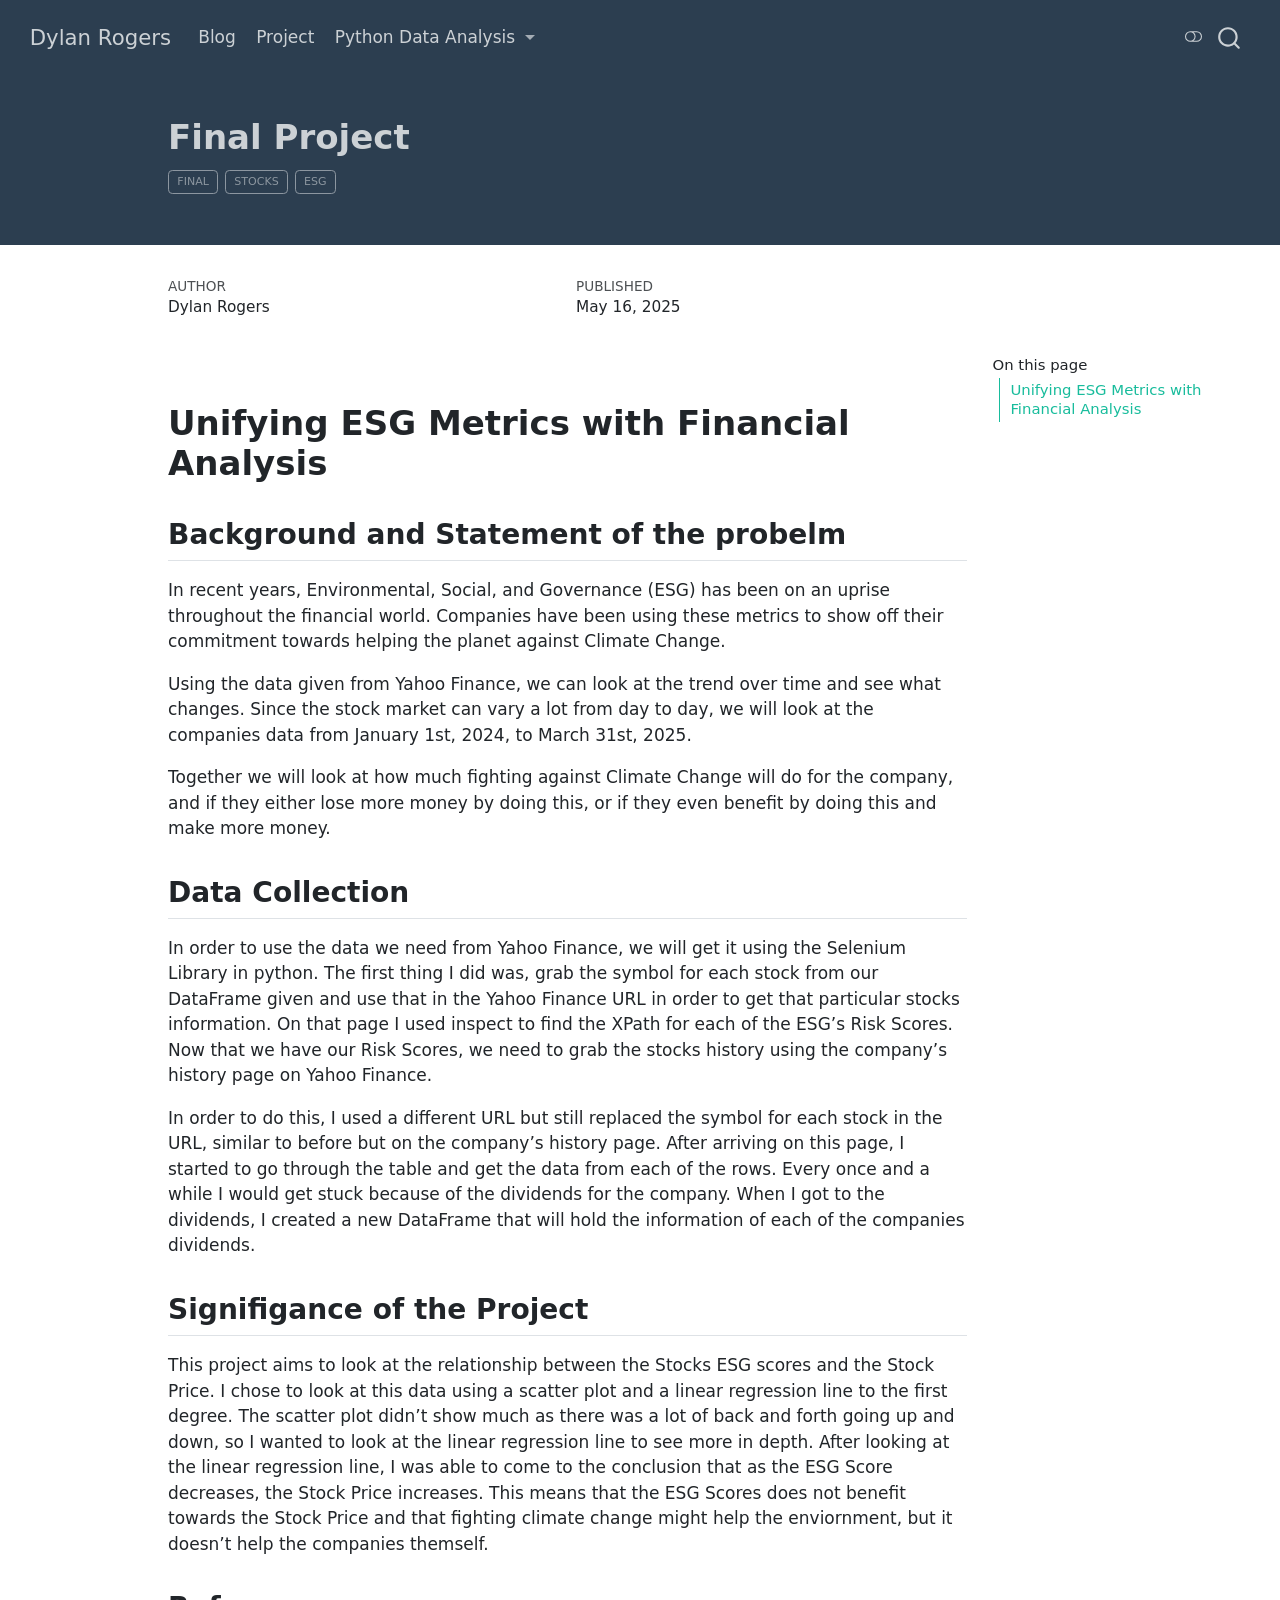
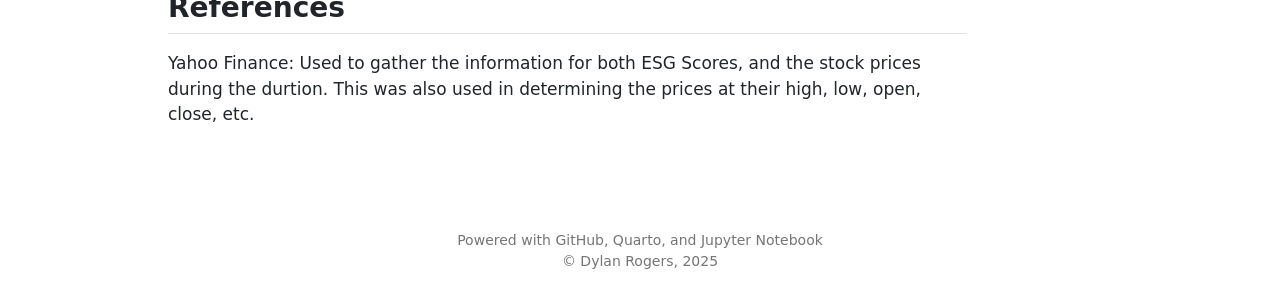
==== Final Project/index.html @ 49b8f93e "Add Story Telling Website" ====
<!DOCTYPE html>
<html xmlns="http://www.w3.org/1999/xhtml" lang="en" xml:lang="en"><head>

<meta charset="utf-8">
<meta name="generator" content="quarto-1.5.57">

<meta name="viewport" content="width=device-width, initial-scale=1.0, user-scalable=yes">

<meta name="author" content="Dylan Rogers">
<meta name="dcterms.date" content="2025-05-16">

<title>Final Project – Dylan Rogers</title>
<style>
code{white-space: pre-wrap;}
span.smallcaps{font-variant: small-caps;}
div.columns{display: flex; gap: min(4vw, 1.5em);}
div.column{flex: auto; overflow-x: auto;}
div.hanging-indent{margin-left: 1.5em; text-indent: -1.5em;}
ul.task-list{list-style: none;}
ul.task-list li input[type="checkbox"] {
  width: 0.8em;
  margin: 0 0.8em 0.2em -1em; /* quarto-specific, see https://github.com/quarto-dev/quarto-cli/issues/4556 */ 
  vertical-align: middle;
}
</style>


<script src="../../site_libs/quarto-nav/quarto-nav.js"></script>
<script src="../../site_libs/clipboard/clipboard.min.js"></script>
<script src="../../site_libs/quarto-search/autocomplete.umd.js"></script>
<script src="../../site_libs/quarto-search/fuse.min.js"></script>
<script src="../../site_libs/quarto-search/quarto-search.js"></script>
<meta name="quarto:offset" content="../../">
<script src="../../site_libs/quarto-html/quarto.js"></script>
<script src="../../site_libs/quarto-html/popper.min.js"></script>
<script src="../../site_libs/quarto-html/tippy.umd.min.js"></script>
<script src="../../site_libs/quarto-html/anchor.min.js"></script>
<link href="../../site_libs/quarto-html/tippy.css" rel="stylesheet">
<link href="../../site_libs/quarto-html/quarto-syntax-highlighting.css" rel="stylesheet" class="quarto-color-scheme" id="quarto-text-highlighting-styles">
<link href="../../site_libs/quarto-html/quarto-syntax-highlighting-dark.css" rel="prefetch" class="quarto-color-scheme quarto-color-alternate" id="quarto-text-highlighting-styles">
<script src="../../site_libs/bootstrap/bootstrap.min.js"></script>
<link href="../../site_libs/bootstrap/bootstrap-icons.css" rel="stylesheet">
<link href="../../site_libs/bootstrap/bootstrap.min.css" rel="stylesheet" class="quarto-color-scheme" id="quarto-bootstrap" data-mode="light">
<link href="../../site_libs/bootstrap/bootstrap-dark.min.css" rel="prefetch" class="quarto-color-scheme quarto-color-alternate" id="quarto-bootstrap" data-mode="dark">
<script id="quarto-search-options" type="application/json">{
  "location": "navbar",
  "copy-button": false,
  "collapse-after": 3,
  "panel-placement": "end",
  "type": "overlay",
  "limit": 50,
  "keyboard-shortcut": [
    "f",
    "/",
    "s"
  ],
  "show-item-context": false,
  "language": {
    "search-no-results-text": "No results",
    "search-matching-documents-text": "matching documents",
    "search-copy-link-title": "Copy link to search",
    "search-hide-matches-text": "Hide additional matches",
    "search-more-match-text": "more match in this document",
    "search-more-matches-text": "more matches in this document",
    "search-clear-button-title": "Clear",
    "search-text-placeholder": "",
    "search-detached-cancel-button-title": "Cancel",
    "search-submit-button-title": "Submit",
    "search-label": "Search"
  }
}</script>


<link rel="stylesheet" href="../../styles.css">
</head>

<body class="nav-fixed">

<div id="quarto-search-results"></div>
  <header id="quarto-header" class="headroom fixed-top quarto-banner">
    <nav class="navbar navbar-expand-lg " data-bs-theme="dark">
      <div class="navbar-container container-fluid">
      <div class="navbar-brand-container mx-auto">
    <a class="navbar-brand" href="../../index.html">
    <span class="navbar-title">Dylan Rogers</span>
    </a>
  </div>
            <div id="quarto-search" class="" title="Search"></div>
          <button class="navbar-toggler" type="button" data-bs-toggle="collapse" data-bs-target="#navbarCollapse" aria-controls="navbarCollapse" role="menu" aria-expanded="false" aria-label="Toggle navigation" onclick="if (window.quartoToggleHeadroom) { window.quartoToggleHeadroom(); }">
  <span class="navbar-toggler-icon"></span>
</button>
          <div class="collapse navbar-collapse" id="navbarCollapse">
            <ul class="navbar-nav navbar-nav-scroll me-auto">
  <li class="nav-item">
    <a class="nav-link" href="../../blog-listing.html"> 
<span class="menu-text">Blog</span></a>
  </li>  
  <li class="nav-item">
    <a class="nav-link" href="../../danl_proj_nba.html"> 
<span class="menu-text">Project</span></a>
  </li>  
  <li class="nav-item dropdown ">
    <a class="nav-link dropdown-toggle" href="#" id="nav-menu-python-data-analysis" role="link" data-bs-toggle="dropdown" aria-expanded="false">
 <span class="menu-text">Python Data Analysis</span>
    </a>
    <ul class="dropdown-menu" aria-labelledby="nav-menu-python-data-analysis">    
        <li>
    <a class="dropdown-item" href="../../pandas_basics.html">
 <span class="dropdown-text">Pandas Basics</span></a>
  </li>  
        <li>
    <a class="dropdown-item" href="../../seaborn_basics.html">
 <span class="dropdown-text">Seaborn Basic</span></a>
  </li>  
    </ul>
  </li>
</ul>
          </div> <!-- /navcollapse -->
            <div class="quarto-navbar-tools">
  <a href="" class="quarto-color-scheme-toggle quarto-navigation-tool  px-1" onclick="window.quartoToggleColorScheme(); return false;" title="Toggle dark mode"><i class="bi"></i></a>
</div>
      </div> <!-- /container-fluid -->
    </nav>
</header>
<!-- content -->
<header id="title-block-header" class="quarto-title-block default page-columns page-full">
  <div class="quarto-title-banner page-columns page-full">
    <div class="quarto-title column-body">
      <h1 class="title">Final Project</h1>
                                <div class="quarto-categories">
                <div class="quarto-category">Final</div>
                <div class="quarto-category">Stocks</div>
                <div class="quarto-category">ESG</div>
              </div>
                  </div>
  </div>
    
  
  <div class="quarto-title-meta">

      <div>
      <div class="quarto-title-meta-heading">Author</div>
      <div class="quarto-title-meta-contents">
               <p>Dylan Rogers </p>
            </div>
    </div>
      
      <div>
      <div class="quarto-title-meta-heading">Published</div>
      <div class="quarto-title-meta-contents">
        <p class="date">May 16, 2025</p>
      </div>
    </div>
    
      
    </div>
    
  
  </header><div id="quarto-content" class="quarto-container page-columns page-rows-contents page-layout-article page-navbar">
<!-- sidebar -->
<!-- margin-sidebar -->
    <div id="quarto-margin-sidebar" class="sidebar margin-sidebar">
        <nav id="TOC" role="doc-toc" class="toc-active">
    <h2 id="toc-title">On this page</h2>
   
  <ul>
  <li><a href="#unifying-esg-metrics-with-financial-analysis" id="toc-unifying-esg-metrics-with-financial-analysis" class="nav-link active" data-scroll-target="#unifying-esg-metrics-with-financial-analysis">Unifying ESG Metrics with Financial Analysis</a>
  <ul class="collapse">
  <li><a href="#background-and-statement-of-the-probelm" id="toc-background-and-statement-of-the-probelm" class="nav-link" data-scroll-target="#background-and-statement-of-the-probelm">Background and Statement of the probelm</a></li>
  <li><a href="#data-collection" id="toc-data-collection" class="nav-link" data-scroll-target="#data-collection">Data Collection</a></li>
  <li><a href="#signifigance-of-the-project" id="toc-signifigance-of-the-project" class="nav-link" data-scroll-target="#signifigance-of-the-project">Signifigance of the Project</a></li>
  <li><a href="#references" id="toc-references" class="nav-link" data-scroll-target="#references">References</a></li>
  </ul></li>
  </ul>
</nav>
    </div>
<!-- main -->
<main class="content quarto-banner-title-block" id="quarto-document-content">





<section id="unifying-esg-metrics-with-financial-analysis" class="level1">
<h1>Unifying ESG Metrics with Financial Analysis</h1>
<section id="background-and-statement-of-the-probelm" class="level2">
<h2 class="anchored" data-anchor-id="background-and-statement-of-the-probelm">Background and Statement of the probelm</h2>
<p>In recent years, Environmental, Social, and Governance (ESG) has been on an uprise throughout the financial world. Companies have been using these metrics to show off their commitment towards helping the planet against Climate Change.</p>
<p>Using the data given from Yahoo Finance, we can look at the trend over time and see what changes. Since the stock market can vary a lot from day to day, we will look at the companies data from January 1st, 2024, to March 31st, 2025.</p>
<p>Together we will look at how much fighting against Climate Change will do for the company, and if they either lose more money by doing this, or if they even benefit by doing this and make more money.</p>
</section>
<section id="data-collection" class="level2">
<h2 class="anchored" data-anchor-id="data-collection">Data Collection</h2>
<p>In order to use the data we need from Yahoo Finance, we will get it using the Selenium Library in python. The first thing I did was, grab the symbol for each stock from our DataFrame given and use that in the Yahoo Finance URL in order to get that particular stocks information. On that page I used inspect to find the XPath for each of the ESG’s Risk Scores. Now that we have our Risk Scores, we need to grab the stocks history using the company’s history page on Yahoo Finance.</p>
<p>In order to do this, I used a different URL but still replaced the symbol for each stock in the URL, similar to before but on the company’s history page. After arriving on this page, I started to go through the table and get the data from each of the rows. Every once and a while I would get stuck because of the dividends for the company. When I got to the dividends, I created a new DataFrame that will hold the information of each of the companies dividends.</p>
</section>
<section id="signifigance-of-the-project" class="level2">
<h2 class="anchored" data-anchor-id="signifigance-of-the-project">Signifigance of the Project</h2>
<p>This project aims to look at the relationship between the Stocks ESG scores and the Stock Price. I chose to look at this data using a scatter plot and a linear regression line to the first degree. The scatter plot didn’t show much as there was a lot of back and forth going up and down, so I wanted to look at the linear regression line to see more in depth. After looking at the linear regression line, I was able to come to the conclusion that as the ESG Score decreases, the Stock Price increases. This means that the ESG Scores does not benefit towards the Stock Price and that fighting climate change might help the enviornment, but it doesn’t help the companies themself.</p>
</section>
<section id="references" class="level2">
<h2 class="anchored" data-anchor-id="references">References</h2>
<p>Yahoo Finance: Used to gather the information for both ESG Scores, and the stock prices during the durtion. This was also used in determining the prices at their high, low, open, close, etc.</p>


</section>
</section>

</main> <!-- /main -->
<script type="text/javascript" src="links.js"></script>
<script id="quarto-html-after-body" type="application/javascript">
window.document.addEventListener("DOMContentLoaded", function (event) {
  const toggleBodyColorMode = (bsSheetEl) => {
    const mode = bsSheetEl.getAttribute("data-mode");
    const bodyEl = window.document.querySelector("body");
    if (mode === "dark") {
      bodyEl.classList.add("quarto-dark");
      bodyEl.classList.remove("quarto-light");
    } else {
      bodyEl.classList.add("quarto-light");
      bodyEl.classList.remove("quarto-dark");
    }
  }
  const toggleBodyColorPrimary = () => {
    const bsSheetEl = window.document.querySelector("link#quarto-bootstrap");
    if (bsSheetEl) {
      toggleBodyColorMode(bsSheetEl);
    }
  }
  toggleBodyColorPrimary();  
  const disableStylesheet = (stylesheets) => {
    for (let i=0; i < stylesheets.length; i++) {
      const stylesheet = stylesheets[i];
      stylesheet.rel = 'prefetch';
    }
  }
  const enableStylesheet = (stylesheets) => {
    for (let i=0; i < stylesheets.length; i++) {
      const stylesheet = stylesheets[i];
      stylesheet.rel = 'stylesheet';
    }
  }
  const manageTransitions = (selector, allowTransitions) => {
    const els = window.document.querySelectorAll(selector);
    for (let i=0; i < els.length; i++) {
      const el = els[i];
      if (allowTransitions) {
        el.classList.remove('notransition');
      } else {
        el.classList.add('notransition');
      }
    }
  }
  const toggleGiscusIfUsed = (isAlternate, darkModeDefault) => {
    const baseTheme = document.querySelector('#giscus-base-theme')?.value ?? 'light';
    const alternateTheme = document.querySelector('#giscus-alt-theme')?.value ?? 'dark';
    let newTheme = '';
    if(darkModeDefault) {
      newTheme = isAlternate ? baseTheme : alternateTheme;
    } else {
      newTheme = isAlternate ? alternateTheme : baseTheme;
    }
    const changeGiscusTheme = () => {
      // From: https://github.com/giscus/giscus/issues/336
      const sendMessage = (message) => {
        const iframe = document.querySelector('iframe.giscus-frame');
        if (!iframe) return;
        iframe.contentWindow.postMessage({ giscus: message }, 'https://giscus.app');
      }
      sendMessage({
        setConfig: {
          theme: newTheme
        }
      });
    }
    const isGiscussLoaded = window.document.querySelector('iframe.giscus-frame') !== null;
    if (isGiscussLoaded) {
      changeGiscusTheme();
    }
  }
  const toggleColorMode = (alternate) => {
    // Switch the stylesheets
    const alternateStylesheets = window.document.querySelectorAll('link.quarto-color-scheme.quarto-color-alternate');
    manageTransitions('#quarto-margin-sidebar .nav-link', false);
    if (alternate) {
      enableStylesheet(alternateStylesheets);
      for (const sheetNode of alternateStylesheets) {
        if (sheetNode.id === "quarto-bootstrap") {
          toggleBodyColorMode(sheetNode);
        }
      }
    } else {
      disableStylesheet(alternateStylesheets);
      toggleBodyColorPrimary();
    }
    manageTransitions('#quarto-margin-sidebar .nav-link', true);
    // Switch the toggles
    const toggles = window.document.querySelectorAll('.quarto-color-scheme-toggle');
    for (let i=0; i < toggles.length; i++) {
      const toggle = toggles[i];
      if (toggle) {
        if (alternate) {
          toggle.classList.add("alternate");     
        } else {
          toggle.classList.remove("alternate");
        }
      }
    }
    // Hack to workaround the fact that safari doesn't
    // properly recolor the scrollbar when toggling (#1455)
    if (navigator.userAgent.indexOf('Safari') > 0 && navigator.userAgent.indexOf('Chrome') == -1) {
      manageTransitions("body", false);
      window.scrollTo(0, 1);
      setTimeout(() => {
        window.scrollTo(0, 0);
        manageTransitions("body", true);
      }, 40);  
    }
  }
  const isFileUrl = () => { 
    return window.location.protocol === 'file:';
  }
  const hasAlternateSentinel = () => {  
    let styleSentinel = getColorSchemeSentinel();
    if (styleSentinel !== null) {
      return styleSentinel === "alternate";
    } else {
      return false;
    }
  }
  const setStyleSentinel = (alternate) => {
    const value = alternate ? "alternate" : "default";
    if (!isFileUrl()) {
      window.localStorage.setItem("quarto-color-scheme", value);
    } else {
      localAlternateSentinel = value;
    }
  }
  const getColorSchemeSentinel = () => {
    if (!isFileUrl()) {
      const storageValue = window.localStorage.getItem("quarto-color-scheme");
      return storageValue != null ? storageValue : localAlternateSentinel;
    } else {
      return localAlternateSentinel;
    }
  }
  const darkModeDefault = false;
  let localAlternateSentinel = darkModeDefault ? 'alternate' : 'default';
  // Dark / light mode switch
  window.quartoToggleColorScheme = () => {
    // Read the current dark / light value 
    let toAlternate = !hasAlternateSentinel();
    toggleColorMode(toAlternate);
    setStyleSentinel(toAlternate);
    toggleGiscusIfUsed(toAlternate, darkModeDefault);
  };
  // Ensure there is a toggle, if there isn't float one in the top right
  if (window.document.querySelector('.quarto-color-scheme-toggle') === null) {
    const a = window.document.createElement('a');
    a.classList.add('top-right');
    a.classList.add('quarto-color-scheme-toggle');
    a.href = "";
    a.onclick = function() { try { window.quartoToggleColorScheme(); } catch {} return false; };
    const i = window.document.createElement("i");
    i.classList.add('bi');
    a.appendChild(i);
    window.document.body.appendChild(a);
  }
  // Switch to dark mode if need be
  if (hasAlternateSentinel()) {
    toggleColorMode(true);
  } else {
    toggleColorMode(false);
  }
  const icon = "";
  const anchorJS = new window.AnchorJS();
  anchorJS.options = {
    placement: 'right',
    icon: icon
  };
  anchorJS.add('.anchored');
  const isCodeAnnotation = (el) => {
    for (const clz of el.classList) {
      if (clz.startsWith('code-annotation-')) {                     
        return true;
      }
    }
    return false;
  }
  const onCopySuccess = function(e) {
    // button target
    const button = e.trigger;
    // don't keep focus
    button.blur();
    // flash "checked"
    button.classList.add('code-copy-button-checked');
    var currentTitle = button.getAttribute("title");
    button.setAttribute("title", "Copied!");
    let tooltip;
    if (window.bootstrap) {
      button.setAttribute("data-bs-toggle", "tooltip");
      button.setAttribute("data-bs-placement", "left");
      button.setAttribute("data-bs-title", "Copied!");
      tooltip = new bootstrap.Tooltip(button, 
        { trigger: "manual", 
          customClass: "code-copy-button-tooltip",
          offset: [0, -8]});
      tooltip.show();    
    }
    setTimeout(function() {
      if (tooltip) {
        tooltip.hide();
        button.removeAttribute("data-bs-title");
        button.removeAttribute("data-bs-toggle");
        button.removeAttribute("data-bs-placement");
      }
      button.setAttribute("title", currentTitle);
      button.classList.remove('code-copy-button-checked');
    }, 1000);
    // clear code selection
    e.clearSelection();
  }
  const getTextToCopy = function(trigger) {
      const codeEl = trigger.previousElementSibling.cloneNode(true);
      for (const childEl of codeEl.children) {
        if (isCodeAnnotation(childEl)) {
          childEl.remove();
        }
      }
      return codeEl.innerText;
  }
  const clipboard = new window.ClipboardJS('.code-copy-button:not([data-in-quarto-modal])', {
    text: getTextToCopy
  });
  clipboard.on('success', onCopySuccess);
  if (window.document.getElementById('quarto-embedded-source-code-modal')) {
    // For code content inside modals, clipBoardJS needs to be initialized with a container option
    // TODO: Check when it could be a function (https://github.com/zenorocha/clipboard.js/issues/860)
    const clipboardModal = new window.ClipboardJS('.code-copy-button[data-in-quarto-modal]', {
      text: getTextToCopy,
      container: window.document.getElementById('quarto-embedded-source-code-modal')
    });
    clipboardModal.on('success', onCopySuccess);
  }
    var localhostRegex = new RegExp(/^(?:http|https):\/\/localhost\:?[0-9]*\//);
    var mailtoRegex = new RegExp(/^mailto:/);
      var filterRegex = new RegExp('/' + window.location.host + '/');
    var isInternal = (href) => {
        return filterRegex.test(href) || localhostRegex.test(href) || mailtoRegex.test(href);
    }
    // Inspect non-navigation links and adorn them if external
 	var links = window.document.querySelectorAll('a[href]:not(.nav-link):not(.navbar-brand):not(.toc-action):not(.sidebar-link):not(.sidebar-item-toggle):not(.pagination-link):not(.no-external):not([aria-hidden]):not(.dropdown-item):not(.quarto-navigation-tool):not(.about-link)');
    for (var i=0; i<links.length; i++) {
      const link = links[i];
      if (!isInternal(link.href)) {
        // undo the damage that might have been done by quarto-nav.js in the case of
        // links that we want to consider external
        if (link.dataset.originalHref !== undefined) {
          link.href = link.dataset.originalHref;
        }
      }
    }
  function tippyHover(el, contentFn, onTriggerFn, onUntriggerFn) {
    const config = {
      allowHTML: true,
      maxWidth: 500,
      delay: 100,
      arrow: false,
      appendTo: function(el) {
          return el.parentElement;
      },
      interactive: true,
      interactiveBorder: 10,
      theme: 'quarto',
      placement: 'bottom-start',
    };
    if (contentFn) {
      config.content = contentFn;
    }
    if (onTriggerFn) {
      config.onTrigger = onTriggerFn;
    }
    if (onUntriggerFn) {
      config.onUntrigger = onUntriggerFn;
    }
    window.tippy(el, config); 
  }
  const noterefs = window.document.querySelectorAll('a[role="doc-noteref"]');
  for (var i=0; i<noterefs.length; i++) {
    const ref = noterefs[i];
    tippyHover(ref, function() {
      // use id or data attribute instead here
      let href = ref.getAttribute('data-footnote-href') || ref.getAttribute('href');
      try { href = new URL(href).hash; } catch {}
      const id = href.replace(/^#\/?/, "");
      const note = window.document.getElementById(id);
      if (note) {
        return note.innerHTML;
      } else {
        return "";
      }
    });
  }
  const xrefs = window.document.querySelectorAll('a.quarto-xref');
  const processXRef = (id, note) => {
    // Strip column container classes
    const stripColumnClz = (el) => {
      el.classList.remove("page-full", "page-columns");
      if (el.children) {
        for (const child of el.children) {
          stripColumnClz(child);
        }
      }
    }
    stripColumnClz(note)
    if (id === null || id.startsWith('sec-')) {
      // Special case sections, only their first couple elements
      const container = document.createElement("div");
      if (note.children && note.children.length > 2) {
        container.appendChild(note.children[0].cloneNode(true));
        for (let i = 1; i < note.children.length; i++) {
          const child = note.children[i];
          if (child.tagName === "P" && child.innerText === "") {
            continue;
          } else {
            container.appendChild(child.cloneNode(true));
            break;
          }
        }
        if (window.Quarto?.typesetMath) {
          window.Quarto.typesetMath(container);
        }
        return container.innerHTML
      } else {
        if (window.Quarto?.typesetMath) {
          window.Quarto.typesetMath(note);
        }
        return note.innerHTML;
      }
    } else {
      // Remove any anchor links if they are present
      const anchorLink = note.querySelector('a.anchorjs-link');
      if (anchorLink) {
        anchorLink.remove();
      }
      if (window.Quarto?.typesetMath) {
        window.Quarto.typesetMath(note);
      }
      // TODO in 1.5, we should make sure this works without a callout special case
      if (note.classList.contains("callout")) {
        return note.outerHTML;
      } else {
        return note.innerHTML;
      }
    }
  }
  for (var i=0; i<xrefs.length; i++) {
    const xref = xrefs[i];
    tippyHover(xref, undefined, function(instance) {
      instance.disable();
      let url = xref.getAttribute('href');
      let hash = undefined; 
      if (url.startsWith('#')) {
        hash = url;
      } else {
        try { hash = new URL(url).hash; } catch {}
      }
      if (hash) {
        const id = hash.replace(/^#\/?/, "");
        const note = window.document.getElementById(id);
        if (note !== null) {
          try {
            const html = processXRef(id, note.cloneNode(true));
            instance.setContent(html);
          } finally {
            instance.enable();
            instance.show();
          }
        } else {
          // See if we can fetch this
          fetch(url.split('#')[0])
          .then(res => res.text())
          .then(html => {
            const parser = new DOMParser();
            const htmlDoc = parser.parseFromString(html, "text/html");
            const note = htmlDoc.getElementById(id);
            if (note !== null) {
              const html = processXRef(id, note);
              instance.setContent(html);
            } 
          }).finally(() => {
            instance.enable();
            instance.show();
          });
        }
      } else {
        // See if we can fetch a full url (with no hash to target)
        // This is a special case and we should probably do some content thinning / targeting
        fetch(url)
        .then(res => res.text())
        .then(html => {
          const parser = new DOMParser();
          const htmlDoc = parser.parseFromString(html, "text/html");
          const note = htmlDoc.querySelector('main.content');
          if (note !== null) {
            // This should only happen for chapter cross references
            // (since there is no id in the URL)
            // remove the first header
            if (note.children.length > 0 && note.children[0].tagName === "HEADER") {
              note.children[0].remove();
            }
            const html = processXRef(null, note);
            instance.setContent(html);
          } 
        }).finally(() => {
          instance.enable();
          instance.show();
        });
      }
    }, function(instance) {
    });
  }
      let selectedAnnoteEl;
      const selectorForAnnotation = ( cell, annotation) => {
        let cellAttr = 'data-code-cell="' + cell + '"';
        let lineAttr = 'data-code-annotation="' +  annotation + '"';
        const selector = 'span[' + cellAttr + '][' + lineAttr + ']';
        return selector;
      }
      const selectCodeLines = (annoteEl) => {
        const doc = window.document;
        const targetCell = annoteEl.getAttribute("data-target-cell");
        const targetAnnotation = annoteEl.getAttribute("data-target-annotation");
        const annoteSpan = window.document.querySelector(selectorForAnnotation(targetCell, targetAnnotation));
        const lines = annoteSpan.getAttribute("data-code-lines").split(",");
        const lineIds = lines.map((line) => {
          return targetCell + "-" + line;
        })
        let top = null;
        let height = null;
        let parent = null;
        if (lineIds.length > 0) {
            //compute the position of the single el (top and bottom and make a div)
            const el = window.document.getElementById(lineIds[0]);
            top = el.offsetTop;
            height = el.offsetHeight;
            parent = el.parentElement.parentElement;
          if (lineIds.length > 1) {
            const lastEl = window.document.getElementById(lineIds[lineIds.length - 1]);
            const bottom = lastEl.offsetTop + lastEl.offsetHeight;
            height = bottom - top;
          }
          if (top !== null && height !== null && parent !== null) {
            // cook up a div (if necessary) and position it 
            let div = window.document.getElementById("code-annotation-line-highlight");
            if (div === null) {
              div = window.document.createElement("div");
              div.setAttribute("id", "code-annotation-line-highlight");
              div.style.position = 'absolute';
              parent.appendChild(div);
            }
            div.style.top = top - 2 + "px";
            div.style.height = height + 4 + "px";
            div.style.left = 0;
            let gutterDiv = window.document.getElementById("code-annotation-line-highlight-gutter");
            if (gutterDiv === null) {
              gutterDiv = window.document.createElement("div");
              gutterDiv.setAttribute("id", "code-annotation-line-highlight-gutter");
              gutterDiv.style.position = 'absolute';
              const codeCell = window.document.getElementById(targetCell);
              const gutter = codeCell.querySelector('.code-annotation-gutter');
              gutter.appendChild(gutterDiv);
            }
            gutterDiv.style.top = top - 2 + "px";
            gutterDiv.style.height = height + 4 + "px";
          }
          selectedAnnoteEl = annoteEl;
        }
      };
      const unselectCodeLines = () => {
        const elementsIds = ["code-annotation-line-highlight", "code-annotation-line-highlight-gutter"];
        elementsIds.forEach((elId) => {
          const div = window.document.getElementById(elId);
          if (div) {
            div.remove();
          }
        });
        selectedAnnoteEl = undefined;
      };
        // Handle positioning of the toggle
    window.addEventListener(
      "resize",
      throttle(() => {
        elRect = undefined;
        if (selectedAnnoteEl) {
          selectCodeLines(selectedAnnoteEl);
        }
      }, 10)
    );
    function throttle(fn, ms) {
    let throttle = false;
    let timer;
      return (...args) => {
        if(!throttle) { // first call gets through
            fn.apply(this, args);
            throttle = true;
        } else { // all the others get throttled
            if(timer) clearTimeout(timer); // cancel #2
            timer = setTimeout(() => {
              fn.apply(this, args);
              timer = throttle = false;
            }, ms);
        }
      };
    }
      // Attach click handler to the DT
      const annoteDls = window.document.querySelectorAll('dt[data-target-cell]');
      for (const annoteDlNode of annoteDls) {
        annoteDlNode.addEventListener('click', (event) => {
          const clickedEl = event.target;
          if (clickedEl !== selectedAnnoteEl) {
            unselectCodeLines();
            const activeEl = window.document.querySelector('dt[data-target-cell].code-annotation-active');
            if (activeEl) {
              activeEl.classList.remove('code-annotation-active');
            }
            selectCodeLines(clickedEl);
            clickedEl.classList.add('code-annotation-active');
          } else {
            // Unselect the line
            unselectCodeLines();
            clickedEl.classList.remove('code-annotation-active');
          }
        });
      }
  const findCites = (el) => {
    const parentEl = el.parentElement;
    if (parentEl) {
      const cites = parentEl.dataset.cites;
      if (cites) {
        return {
          el,
          cites: cites.split(' ')
        };
      } else {
        return findCites(el.parentElement)
      }
    } else {
      return undefined;
    }
  };
  var bibliorefs = window.document.querySelectorAll('a[role="doc-biblioref"]');
  for (var i=0; i<bibliorefs.length; i++) {
    const ref = bibliorefs[i];
    const citeInfo = findCites(ref);
    if (citeInfo) {
      tippyHover(citeInfo.el, function() {
        var popup = window.document.createElement('div');
        citeInfo.cites.forEach(function(cite) {
          var citeDiv = window.document.createElement('div');
          citeDiv.classList.add('hanging-indent');
          citeDiv.classList.add('csl-entry');
          var biblioDiv = window.document.getElementById('ref-' + cite);
          if (biblioDiv) {
            citeDiv.innerHTML = biblioDiv.innerHTML;
          }
          popup.appendChild(citeDiv);
        });
        return popup.innerHTML;
      });
    }
  }
});
</script>
</div> <!-- /content -->
<footer class="footer">
  <div class="nav-footer">
    <div class="nav-footer-left">
      &nbsp;
    </div>   
    <div class="nav-footer-center">
<p>Powered with GitHub, Quarto, and Jupyter Notebook<br>© Dylan Rogers, 2025</p>
</div>
    <div class="nav-footer-right">
      &nbsp;
    </div>
  </div>
</footer>




</body></html>
---- site_libs/quarto-html/tippy.css ----
.tippy-box[data-animation=fade][data-state=hidden]{opacity:0}[data-tippy-root]{max-width:calc(100vw - 10px)}.tippy-box{position:relative;background-color:#333;color:#fff;border-radius:4px;font-size:14px;line-height:1.4;white-space:normal;outline:0;transition-property:transform,visibility,opacity}.tippy-box[data-placement^=top]>.tippy-arrow{bottom:0}.tippy-box[data-placement^=top]>.tippy-arrow:before{bottom:-7px;left:0;border-width:8px 8px 0;border-top-color:initial;transform-origin:center top}.tippy-box[data-placement^=bottom]>.tippy-arrow{top:0}.tippy-box[data-placement^=bottom]>.tippy-arrow:before{top:-7px;left:0;border-width:0 8px 8px;border-bottom-color:initial;transform-origin:center bottom}.tippy-box[data-placement^=left]>.tippy-arrow{right:0}.tippy-box[data-placement^=left]>.tippy-arrow:before{border-width:8px 0 8px 8px;border-left-color:initial;right:-7px;transform-origin:center left}.tippy-box[data-placement^=right]>.tippy-arrow{left:0}.tippy-box[data-placement^=right]>.tippy-arrow:before{left:-7px;border-width:8px 8px 8px 0;border-right-color:initial;transform-origin:center right}.tippy-box[data-inertia][data-state=visible]{transition-timing-function:cubic-bezier(.54,1.5,.38,1.11)}.tippy-arrow{width:16px;height:16px;color:#333}.tippy-arrow:before{content:"";position:absolute;border-color:transparent;border-style:solid}.tippy-content{position:relative;padding:5px 9px;z-index:1}
---- site_libs/quarto-html/quarto-syntax-highlighting.css ----
/* quarto syntax highlight colors */
:root {
  --quarto-hl-al-color: #95da4c;
  --quarto-hl-an-color: #50a14f;
  --quarto-hl-at-color: #a626a4;
  --quarto-hl-bn-color: #986801;
  --quarto-hl-bu-color: #a626a4;
  --quarto-hl-ch-color: #50a14f;
  --quarto-hl-co-color: #a0a1a7;
  --quarto-hl-cv-color: #e45649;
  --quarto-hl-cn-color: #986801;
  --quarto-hl-cf-color: #a626a4;
  --quarto-hl-dt-color: #a626a4;
  --quarto-hl-dv-color: #986801;
  --quarto-hl-do-color: #e45649;
  --quarto-hl-er-color: #f44747;
  --quarto-hl-ex-color: #4078f2;
  --quarto-hl-fl-color: #986801;
  --quarto-hl-fu-color: #4078f2;
  --quarto-hl-im-color: #50a14f;
  --quarto-hl-in-color: #c45b00;
  --quarto-hl-kw-color: #a626a4;
  --quarto-hl-op-color: #a626a4;
  --quarto-hl-pp-color: #a626a4;
  --quarto-hl-re-color: #2980b9;
  --quarto-hl-sc-color: #0184bc;
  --quarto-hl-ss-color: #da4453;
  --quarto-hl-st-color: #50a14f;
  --quarto-hl-va-color: #e45649;
  --quarto-hl-vs-color: #da4453;
  --quarto-hl-wa-color: #da4453;
}

/* other quarto variables */
:root {
  --quarto-font-monospace: SFMono-Regular, Menlo, Monaco, Consolas, "Liberation Mono", "Courier New", monospace;
}

code span.al {
  background-color: #4d1f24;
  font-weight: bold;
  color: #95da4c;
}

code span.an {
  color: #50a14f;
}

code span.at {
  color: #a626a4;
}

code span.bn {
  color: #986801;
}

code span.bu {
  color: #a626a4;
}

code span.ch {
  color: #50a14f;
}

code span.co {
  font-style: italic;
  color: #a0a1a7;
}

code span.cv {
  font-style: italic;
  color: #e45649;
}

code span.cn {
  color: #986801;
}

code span.cf {
  color: #a626a4;
}

code span.dt {
  color: #a626a4;
}

code span.dv {
  color: #986801;
}

code span.do {
  color: #e45649;
}

code span.er {
  color: #f44747;
  text-decoration: underline;
}

code span.ex {
  font-weight: bold;
  color: #4078f2;
}

code span.fl {
  color: #986801;
}

code span.fu {
  color: #4078f2;
}

code span.im {
  color: #50a14f;
}

code span.in {
  color: #c45b00;
}

code span.kw {
  color: #a626a4;
}

pre > code.sourceCode > span {
  color: #383a42;
}

code span {
  color: #383a42;
}

code.sourceCode > span {
  color: #383a42;
}

div.sourceCode,
div.sourceCode pre.sourceCode {
  color: #383a42;
}

code span.op {
  color: #a626a4;
}

code span.pp {
  color: #a626a4;
}

code span.re {
  background-color: #153042;
  color: #2980b9;
}

code span.sc {
  color: #0184bc;
}

code span.ss {
  color: #da4453;
}

code span.st {
  color: #50a14f;
}

code span.va {
  color: #e45649;
}

code span.vs {
  color: #da4453;
}

code span.wa {
  color: #da4453;
}

.prevent-inlining {
  content: "</";
}

/*# sourceMappingURL=debc5d5d77c3f9108843748ff7464032.css.map */
---- site_libs/quarto-html/quarto-syntax-highlighting-dark.css ----
/* quarto syntax highlight colors */
:root {
  --quarto-hl-al-color: #95da4c;
  --quarto-hl-an-color: #98c379;
  --quarto-hl-at-color: #c678dd;
  --quarto-hl-bn-color: #d19a66;
  --quarto-hl-bu-color: #c678dd;
  --quarto-hl-ch-color: #98c379;
  --quarto-hl-co-color: #5c6370;
  --quarto-hl-cv-color: #e06c75;
  --quarto-hl-cn-color: #d19a66;
  --quarto-hl-cf-color: #c678dd;
  --quarto-hl-dt-color: #c678dd;
  --quarto-hl-dv-color: #d19a66;
  --quarto-hl-do-color: #a43340;
  --quarto-hl-er-color: #f44747;
  --quarto-hl-ex-color: #61afef;
  --quarto-hl-fl-color: #d19a66;
  --quarto-hl-fu-color: #61afef;
  --quarto-hl-im-color: #98c379;
  --quarto-hl-in-color: #c45b00;
  --quarto-hl-kw-color: #c678dd;
  --quarto-hl-op-color: #c678dd;
  --quarto-hl-pp-color: #c678dd;
  --quarto-hl-re-color: #2980b9;
  --quarto-hl-sc-color: #56b6c2;
  --quarto-hl-ss-color: #da4453;
  --quarto-hl-st-color: #98c379;
  --quarto-hl-va-color: #e06c75;
  --quarto-hl-vs-color: #da4453;
  --quarto-hl-wa-color: #da4453;
}

/* other quarto variables */
:root {
  --quarto-font-monospace: SFMono-Regular, Menlo, Monaco, Consolas, "Liberation Mono", "Courier New", monospace;
}

code span.al {
  background-color: #4d1f24;
  font-weight: bold;
  color: #95da4c;
}

code span.an {
  color: #98c379;
}

code span.at {
  color: #c678dd;
}

code span.bn {
  color: #d19a66;
}

code span.bu {
  color: #c678dd;
}

code span.ch {
  color: #98c379;
}

code span.co {
  font-style: italic;
  color: #5c6370;
}

code span.cv {
  font-style: italic;
  color: #e06c75;
}

code span.cn {
  color: #d19a66;
}

code span.cf {
  color: #c678dd;
}

code span.dt {
  color: #c678dd;
}

code span.dv {
  color: #d19a66;
}

code span.do {
  color: #a43340;
}

code span.er {
  color: #f44747;
  text-decoration: underline;
}

code span.ex {
  font-weight: bold;
  color: #61afef;
}

code span.fl {
  color: #d19a66;
}

code span.fu {
  color: #61afef;
}

code span.im {
  color: #98c379;
}

code span.in {
  color: #c45b00;
}

code span.kw {
  color: #c678dd;
}

pre > code.sourceCode > span {
  color: #abb2bf;
}

code span {
  color: #abb2bf;
}

code.sourceCode > span {
  color: #abb2bf;
}

div.sourceCode,
div.sourceCode pre.sourceCode {
  color: #abb2bf;
}

code span.op {
  color: #c678dd;
}

code span.pp {
  color: #c678dd;
}

code span.re {
  background-color: #153042;
  color: #2980b9;
}

code span.sc {
  color: #56b6c2;
}

code span.ss {
  color: #da4453;
}

code span.st {
  color: #98c379;
}

code span.va {
  color: #e06c75;
}

code span.vs {
  color: #da4453;
}

code span.wa {
  color: #da4453;
}

.prevent-inlining {
  content: "</";
}

/*# sourceMappingURL=935a306eefa94366c21e1a970dddb765.css.map */
---- styles.css ----
/* css styles */

.nav-title{
  font-family: fantasy
}

/* to fix the width of body and navbar with invisible scrollbar */
::-webkit-scrollbar {
    width: 0px;
}

.navbar {
    height: 75px; /* Adjust the height as needed */
}
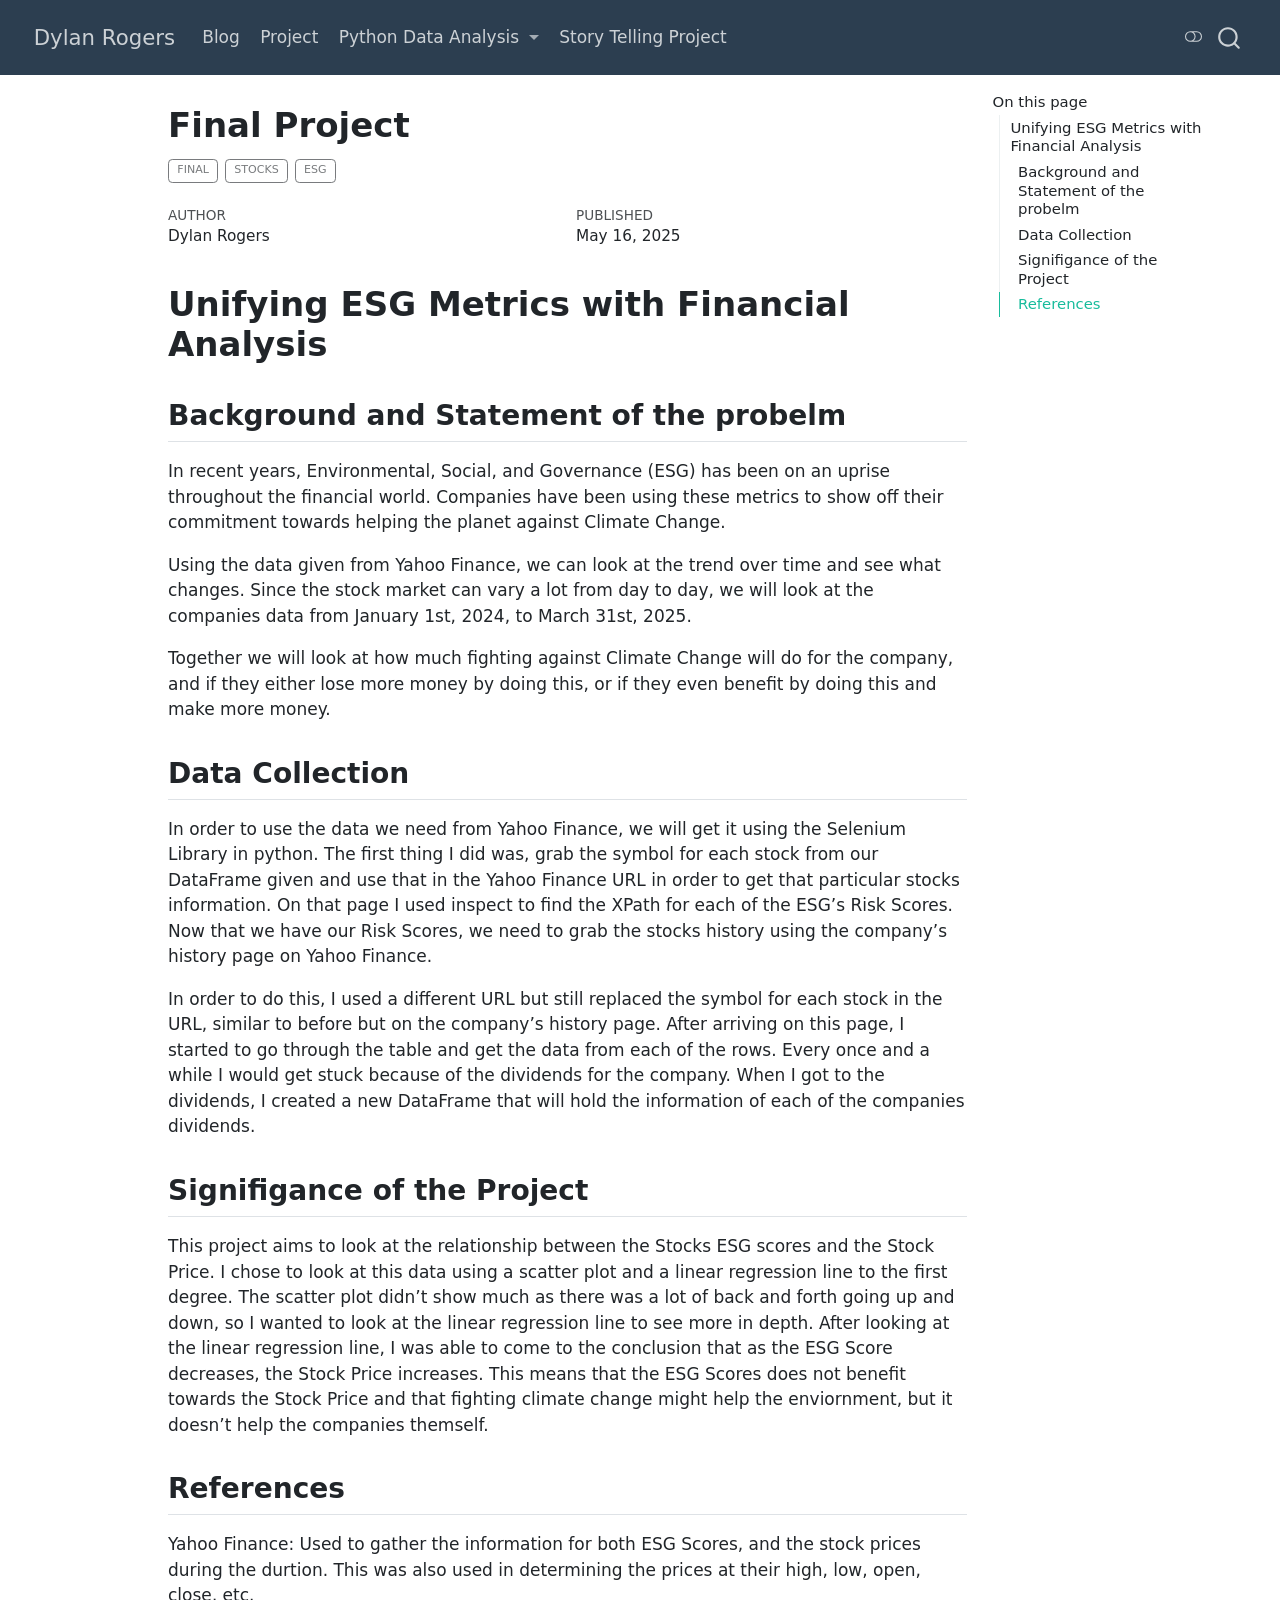
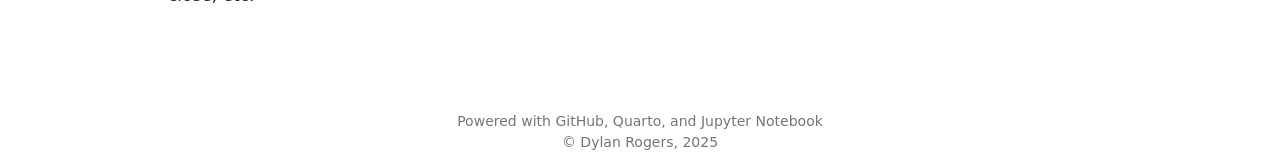
==== commit 1165e21a: "Fix NavBar" ====
--- a/Final Project/index.html
+++ b/Final Project/index.html
@@ -2,7 +2,7 @@
 <html xmlns="http://www.w3.org/1999/xhtml" lang="en" xml:lang="en"><head>
 
 <meta charset="utf-8">
-<meta name="generator" content="quarto-1.5.57">
+<meta name="generator" content="quarto-1.8.25">
 
 <meta name="viewport" content="width=device-width, initial-scale=1.0, user-scalable=yes">
 
@@ -25,23 +25,27 @@
 </style>
 
 
-<script src="../../site_libs/quarto-nav/quarto-nav.js"></script>
-<script src="../../site_libs/clipboard/clipboard.min.js"></script>
-<script src="../../site_libs/quarto-search/autocomplete.umd.js"></script>
-<script src="../../site_libs/quarto-search/fuse.min.js"></script>
-<script src="../../site_libs/quarto-search/quarto-search.js"></script>
-<meta name="quarto:offset" content="../../">
-<script src="../../site_libs/quarto-html/quarto.js"></script>
-<script src="../../site_libs/quarto-html/popper.min.js"></script>
-<script src="../../site_libs/quarto-html/tippy.umd.min.js"></script>
-<script src="../../site_libs/quarto-html/anchor.min.js"></script>
-<link href="../../site_libs/quarto-html/tippy.css" rel="stylesheet">
-<link href="../../site_libs/quarto-html/quarto-syntax-highlighting.css" rel="stylesheet" class="quarto-color-scheme" id="quarto-text-highlighting-styles">
-<link href="../../site_libs/quarto-html/quarto-syntax-highlighting-dark.css" rel="prefetch" class="quarto-color-scheme quarto-color-alternate" id="quarto-text-highlighting-styles">
-<script src="../../site_libs/bootstrap/bootstrap.min.js"></script>
-<link href="../../site_libs/bootstrap/bootstrap-icons.css" rel="stylesheet">
-<link href="../../site_libs/bootstrap/bootstrap.min.css" rel="stylesheet" class="quarto-color-scheme" id="quarto-bootstrap" data-mode="light">
-<link href="../../site_libs/bootstrap/bootstrap-dark.min.css" rel="prefetch" class="quarto-color-scheme quarto-color-alternate" id="quarto-bootstrap" data-mode="dark">
+<script src="../site_libs/quarto-nav/quarto-nav.js"></script>
+<script src="../site_libs/clipboard/clipboard.min.js"></script>
+<script src="../site_libs/quarto-search/autocomplete.umd.js"></script>
+<script src="../site_libs/quarto-search/fuse.min.js"></script>
+<script src="../site_libs/quarto-search/quarto-search.js"></script>
+<meta name="quarto:offset" content="../">
+<script src="../site_libs/quarto-html/quarto.js" type="module"></script>
+<script src="../site_libs/quarto-html/tabsets/tabsets.js" type="module"></script>
+<script src="../site_libs/quarto-html/axe/axe-check.js" type="module"></script>
+<script src="../site_libs/quarto-html/popper.min.js"></script>
+<script src="../site_libs/quarto-html/tippy.umd.min.js"></script>
+<script src="../site_libs/quarto-html/anchor.min.js"></script>
+<link href="../site_libs/quarto-html/tippy.css" rel="stylesheet">
+<link href="../site_libs/quarto-html/quarto-syntax-highlighting-a14e345711173c227b21482e2eb4cc70.css" rel="stylesheet" class="quarto-color-scheme" id="quarto-text-highlighting-styles">
+<link href="../site_libs/quarto-html/quarto-syntax-highlighting-dark-6d7e0e055978adcb0dc3bbe98a6d8351.css" rel="stylesheet" class="quarto-color-scheme quarto-color-alternate" id="quarto-text-highlighting-styles">
+<link href="../site_libs/quarto-html/quarto-syntax-highlighting-a14e345711173c227b21482e2eb4cc70.css" rel="stylesheet" class="quarto-color-scheme-extra" id="quarto-text-highlighting-styles">
+<script src="../site_libs/bootstrap/bootstrap.min.js"></script>
+<link href="../site_libs/bootstrap/bootstrap-icons.css" rel="stylesheet">
+<link href="../site_libs/bootstrap/bootstrap-27b45d6c8eba48468117025d5ae6b1b0.min.css" rel="stylesheet" append-hash="true" class="quarto-color-scheme" id="quarto-bootstrap" data-mode="light">
+<link href="../site_libs/bootstrap/bootstrap-dark-b44ab44af97c1a9889f56527d014c51e.min.css" rel="stylesheet" append-hash="true" class="quarto-color-scheme quarto-color-alternate" id="quarto-bootstrap" data-mode="dark">
+<link href="../site_libs/bootstrap/bootstrap-27b45d6c8eba48468117025d5ae6b1b0.min.css" rel="stylesheet" append-hash="true" class="quarto-color-scheme-extra" id="quarto-bootstrap" data-mode="light">
 <script id="quarto-search-options" type="application/json">{
   "location": "navbar",
   "copy-button": false,
@@ -71,17 +75,181 @@
 }</script>
 
 
-<link rel="stylesheet" href="../../styles.css">
+<link rel="stylesheet" href="../styles.css">
 </head>
 
-<body class="nav-fixed">
+<body class="nav-fixed quarto-light"><script id="quarto-html-before-body" type="application/javascript">
+    const toggleBodyColorMode = (bsSheetEl) => {
+      const mode = bsSheetEl.getAttribute("data-mode");
+      const bodyEl = window.document.querySelector("body");
+      if (mode === "dark") {
+        bodyEl.classList.add("quarto-dark");
+        bodyEl.classList.remove("quarto-light");
+      } else {
+        bodyEl.classList.add("quarto-light");
+        bodyEl.classList.remove("quarto-dark");
+      }
+    }
+    const toggleBodyColorPrimary = () => {
+      const bsSheetEl = window.document.querySelector("link#quarto-bootstrap:not([rel=disabled-stylesheet])");
+      if (bsSheetEl) {
+        toggleBodyColorMode(bsSheetEl);
+      }
+    }
+    const setColorSchemeToggle = (alternate) => {
+      const toggles = window.document.querySelectorAll('.quarto-color-scheme-toggle');
+      for (let i=0; i < toggles.length; i++) {
+        const toggle = toggles[i];
+        if (toggle) {
+          if (alternate) {
+            toggle.classList.add("alternate");
+          } else {
+            toggle.classList.remove("alternate");
+          }
+        }
+      }
+    };
+    const toggleColorMode = (alternate) => {
+      // Switch the stylesheets
+      const primaryStylesheets = window.document.querySelectorAll('link.quarto-color-scheme:not(.quarto-color-alternate)');
+      const alternateStylesheets = window.document.querySelectorAll('link.quarto-color-scheme.quarto-color-alternate');
+      manageTransitions('#quarto-margin-sidebar .nav-link', false);
+      if (alternate) {
+        // note: dark is layered on light, we don't disable primary!
+        enableStylesheet(alternateStylesheets);
+        for (const sheetNode of alternateStylesheets) {
+          if (sheetNode.id === "quarto-bootstrap") {
+            toggleBodyColorMode(sheetNode);
+          }
+        }
+      } else {
+        disableStylesheet(alternateStylesheets);
+        enableStylesheet(primaryStylesheets)
+        toggleBodyColorPrimary();
+      }
+      manageTransitions('#quarto-margin-sidebar .nav-link', true);
+      // Switch the toggles
+      setColorSchemeToggle(alternate)
+      // Hack to workaround the fact that safari doesn't
+      // properly recolor the scrollbar when toggling (#1455)
+      if (navigator.userAgent.indexOf('Safari') > 0 && navigator.userAgent.indexOf('Chrome') == -1) {
+        manageTransitions("body", false);
+        window.scrollTo(0, 1);
+        setTimeout(() => {
+          window.scrollTo(0, 0);
+          manageTransitions("body", true);
+        }, 40);
+      }
+    }
+    const disableStylesheet = (stylesheets) => {
+      for (let i=0; i < stylesheets.length; i++) {
+        const stylesheet = stylesheets[i];
+        stylesheet.rel = 'disabled-stylesheet';
+      }
+    }
+    const enableStylesheet = (stylesheets) => {
+      for (let i=0; i < stylesheets.length; i++) {
+        const stylesheet = stylesheets[i];
+        if(stylesheet.rel !== 'stylesheet') { // for Chrome, which will still FOUC without this check
+          stylesheet.rel = 'stylesheet';
+        }
+      }
+    }
+    const manageTransitions = (selector, allowTransitions) => {
+      const els = window.document.querySelectorAll(selector);
+      for (let i=0; i < els.length; i++) {
+        const el = els[i];
+        if (allowTransitions) {
+          el.classList.remove('notransition');
+        } else {
+          el.classList.add('notransition');
+        }
+      }
+    }
+    const isFileUrl = () => {
+      return window.location.protocol === 'file:';
+    }
+    const hasAlternateSentinel = () => {
+      let styleSentinel = getColorSchemeSentinel();
+      if (styleSentinel !== null) {
+        return styleSentinel === "alternate";
+      } else {
+        return false;
+      }
+    }
+    const setStyleSentinel = (alternate) => {
+      const value = alternate ? "alternate" : "default";
+      if (!isFileUrl()) {
+        window.localStorage.setItem("quarto-color-scheme", value);
+      } else {
+        localAlternateSentinel = value;
+      }
+    }
+    const getColorSchemeSentinel = () => {
+      if (!isFileUrl()) {
+        const storageValue = window.localStorage.getItem("quarto-color-scheme");
+        return storageValue != null ? storageValue : localAlternateSentinel;
+      } else {
+        return localAlternateSentinel;
+      }
+    }
+    const toggleGiscusIfUsed = (isAlternate, darkModeDefault) => {
+      const baseTheme = document.querySelector('#giscus-base-theme')?.value ?? 'light';
+      const alternateTheme = document.querySelector('#giscus-alt-theme')?.value ?? 'dark';
+      let newTheme = '';
+      if(authorPrefersDark) {
+        newTheme = isAlternate ? baseTheme : alternateTheme;
+      } else {
+        newTheme = isAlternate ? alternateTheme : baseTheme;
+      }
+      const changeGiscusTheme = () => {
+        // From: https://github.com/giscus/giscus/issues/336
+        const sendMessage = (message) => {
+          const iframe = document.querySelector('iframe.giscus-frame');
+          if (!iframe) return;
+          iframe.contentWindow.postMessage({ giscus: message }, 'https://giscus.app');
+        }
+        sendMessage({
+          setConfig: {
+            theme: newTheme
+          }
+        });
+      }
+      const isGiscussLoaded = window.document.querySelector('iframe.giscus-frame') !== null;
+      if (isGiscussLoaded) {
+        changeGiscusTheme();
+      }
+    };
+    const authorPrefersDark = false;
+    const darkModeDefault = authorPrefersDark;
+      document.querySelector('link#quarto-text-highlighting-styles.quarto-color-scheme-extra').rel = 'disabled-stylesheet';
+      document.querySelector('link#quarto-bootstrap.quarto-color-scheme-extra').rel = 'disabled-stylesheet';
+    let localAlternateSentinel = darkModeDefault ? 'alternate' : 'default';
+    // Dark / light mode switch
+    window.quartoToggleColorScheme = () => {
+      // Read the current dark / light value
+      let toAlternate = !hasAlternateSentinel();
+      toggleColorMode(toAlternate);
+      setStyleSentinel(toAlternate);
+      toggleGiscusIfUsed(toAlternate, darkModeDefault);
+      window.dispatchEvent(new Event('resize'));
+    };
+    // Switch to dark mode if need be
+    if (hasAlternateSentinel()) {
+      toggleColorMode(true);
+    } else {
+      toggleColorMode(false);
+    }
+  </script>
 
 <div id="quarto-search-results"></div>
-  <header id="quarto-header" class="headroom fixed-top quarto-banner">
+  <header id="quarto-header" class="headroom fixed-top">
     <nav class="navbar navbar-expand-lg " data-bs-theme="dark">
       <div class="navbar-container container-fluid">
       <div class="navbar-brand-container mx-auto">
-    <a class="navbar-brand" href="../../index.html">
+    <a href="../index.html" class="navbar-brand navbar-brand-logo">
+    </a>
+    <a class="navbar-brand" href="../index.html">
     <span class="navbar-title">Dylan Rogers</span>
     </a>
   </div>
@@ -92,11 +260,11 @@
           <div class="collapse navbar-collapse" id="navbarCollapse">
             <ul class="navbar-nav navbar-nav-scroll me-auto">
   <li class="nav-item">
-    <a class="nav-link" href="../../blog-listing.html"> 
+    <a class="nav-link" href="../blog-listing.html"> 
 <span class="menu-text">Blog</span></a>
   </li>  
   <li class="nav-item">
-    <a class="nav-link" href="../../danl_proj_nba.html"> 
+    <a class="nav-link" href="../danl_proj_nba.html"> 
 <span class="menu-text">Project</span></a>
   </li>  
   <li class="nav-item dropdown ">
@@ -105,15 +273,19 @@
     </a>
     <ul class="dropdown-menu" aria-labelledby="nav-menu-python-data-analysis">    
         <li>
-    <a class="dropdown-item" href="../../pandas_basics.html">
+    <a class="dropdown-item" href="../pandas_basics.html">
  <span class="dropdown-text">Pandas Basics</span></a>
   </li>  
         <li>
-    <a class="dropdown-item" href="../../seaborn_basics.html">
+    <a class="dropdown-item" href="../seaborn_basics.html">
  <span class="dropdown-text">Seaborn Basic</span></a>
   </li>  
     </ul>
   </li>
+  <li class="nav-item">
+    <a class="nav-link" href="../StoryTelling.html"> 
+<span class="menu-text">Story Telling Project</span></a>
+  </li>  
 </ul>
           </div> <!-- /navcollapse -->
             <div class="quarto-navbar-tools">
@@ -123,40 +295,7 @@
     </nav>
 </header>
 <!-- content -->
-<header id="title-block-header" class="quarto-title-block default page-columns page-full">
-  <div class="quarto-title-banner page-columns page-full">
-    <div class="quarto-title column-body">
-      <h1 class="title">Final Project</h1>
-                                <div class="quarto-categories">
-                <div class="quarto-category">Final</div>
-                <div class="quarto-category">Stocks</div>
-                <div class="quarto-category">ESG</div>
-              </div>
-                  </div>
-  </div>
-    
-  
-  <div class="quarto-title-meta">
-
-      <div>
-      <div class="quarto-title-meta-heading">Author</div>
-      <div class="quarto-title-meta-contents">
-               <p>Dylan Rogers </p>
-            </div>
-    </div>
-      
-      <div>
-      <div class="quarto-title-meta-heading">Published</div>
-      <div class="quarto-title-meta-contents">
-        <p class="date">May 16, 2025</p>
-      </div>
-    </div>
-    
-      
-    </div>
-    
-  
-  </header><div id="quarto-content" class="quarto-container page-columns page-rows-contents page-layout-article page-navbar">
+<div id="quarto-content" class="quarto-container page-columns page-rows-contents page-layout-article page-navbar">
 <!-- sidebar -->
 <!-- margin-sidebar -->
     <div id="quarto-margin-sidebar" class="sidebar margin-sidebar">
@@ -175,10 +314,43 @@
 </nav>
     </div>
 <!-- main -->
-<main class="content quarto-banner-title-block" id="quarto-document-content">
-
-
-
+<main class="content" id="quarto-document-content">
+
+
+<header id="title-block-header" class="quarto-title-block default">
+<div class="quarto-title">
+<h1 class="title">Final Project</h1>
+  <div class="quarto-categories">
+    <div class="quarto-category">Final</div>
+    <div class="quarto-category">Stocks</div>
+    <div class="quarto-category">ESG</div>
+  </div>
+  </div>
+
+
+
+<div class="quarto-title-meta">
+
+    <div>
+    <div class="quarto-title-meta-heading">Author</div>
+    <div class="quarto-title-meta-contents">
+             <p>Dylan Rogers </p>
+          </div>
+  </div>
+    
+    <div>
+    <div class="quarto-title-meta-heading">Published</div>
+    <div class="quarto-title-meta-contents">
+      <p class="date">May 16, 2025</p>
+    </div>
+  </div>
+  
+    
+  </div>
+  
+
+
+</header>
 
 
 <section id="unifying-esg-metrics-with-financial-analysis" class="level1">
@@ -209,383 +381,256 @@
 </main> <!-- /main -->
 <script type="text/javascript" src="links.js"></script>
 <script id="quarto-html-after-body" type="application/javascript">
-window.document.addEventListener("DOMContentLoaded", function (event) {
-  const toggleBodyColorMode = (bsSheetEl) => {
-    const mode = bsSheetEl.getAttribute("data-mode");
-    const bodyEl = window.document.querySelector("body");
-    if (mode === "dark") {
-      bodyEl.classList.add("quarto-dark");
-      bodyEl.classList.remove("quarto-light");
-    } else {
-      bodyEl.classList.add("quarto-light");
-      bodyEl.classList.remove("quarto-dark");
-    }
-  }
-  const toggleBodyColorPrimary = () => {
-    const bsSheetEl = window.document.querySelector("link#quarto-bootstrap");
-    if (bsSheetEl) {
-      toggleBodyColorMode(bsSheetEl);
-    }
-  }
-  toggleBodyColorPrimary();  
-  const disableStylesheet = (stylesheets) => {
-    for (let i=0; i < stylesheets.length; i++) {
-      const stylesheet = stylesheets[i];
-      stylesheet.rel = 'prefetch';
-    }
-  }
-  const enableStylesheet = (stylesheets) => {
-    for (let i=0; i < stylesheets.length; i++) {
-      const stylesheet = stylesheets[i];
-      stylesheet.rel = 'stylesheet';
-    }
-  }
-  const manageTransitions = (selector, allowTransitions) => {
-    const els = window.document.querySelectorAll(selector);
-    for (let i=0; i < els.length; i++) {
-      const el = els[i];
-      if (allowTransitions) {
-        el.classList.remove('notransition');
-      } else {
-        el.classList.add('notransition');
-      }
-    }
-  }
-  const toggleGiscusIfUsed = (isAlternate, darkModeDefault) => {
-    const baseTheme = document.querySelector('#giscus-base-theme')?.value ?? 'light';
-    const alternateTheme = document.querySelector('#giscus-alt-theme')?.value ?? 'dark';
-    let newTheme = '';
-    if(darkModeDefault) {
-      newTheme = isAlternate ? baseTheme : alternateTheme;
-    } else {
-      newTheme = isAlternate ? alternateTheme : baseTheme;
-    }
-    const changeGiscusTheme = () => {
-      // From: https://github.com/giscus/giscus/issues/336
-      const sendMessage = (message) => {
-        const iframe = document.querySelector('iframe.giscus-frame');
-        if (!iframe) return;
-        iframe.contentWindow.postMessage({ giscus: message }, 'https://giscus.app');
-      }
-      sendMessage({
-        setConfig: {
-          theme: newTheme
-        }
-      });
-    }
-    const isGiscussLoaded = window.document.querySelector('iframe.giscus-frame') !== null;
-    if (isGiscussLoaded) {
-      changeGiscusTheme();
-    }
-  }
-  const toggleColorMode = (alternate) => {
-    // Switch the stylesheets
-    const alternateStylesheets = window.document.querySelectorAll('link.quarto-color-scheme.quarto-color-alternate');
-    manageTransitions('#quarto-margin-sidebar .nav-link', false);
-    if (alternate) {
-      enableStylesheet(alternateStylesheets);
-      for (const sheetNode of alternateStylesheets) {
-        if (sheetNode.id === "quarto-bootstrap") {
-          toggleBodyColorMode(sheetNode);
-        }
-      }
-    } else {
-      disableStylesheet(alternateStylesheets);
-      toggleBodyColorPrimary();
-    }
-    manageTransitions('#quarto-margin-sidebar .nav-link', true);
-    // Switch the toggles
-    const toggles = window.document.querySelectorAll('.quarto-color-scheme-toggle');
-    for (let i=0; i < toggles.length; i++) {
-      const toggle = toggles[i];
-      if (toggle) {
-        if (alternate) {
-          toggle.classList.add("alternate");     
-        } else {
-          toggle.classList.remove("alternate");
-        }
-      }
-    }
-    // Hack to workaround the fact that safari doesn't
-    // properly recolor the scrollbar when toggling (#1455)
-    if (navigator.userAgent.indexOf('Safari') > 0 && navigator.userAgent.indexOf('Chrome') == -1) {
-      manageTransitions("body", false);
-      window.scrollTo(0, 1);
-      setTimeout(() => {
-        window.scrollTo(0, 0);
-        manageTransitions("body", true);
-      }, 40);  
-    }
-  }
-  const isFileUrl = () => { 
-    return window.location.protocol === 'file:';
-  }
-  const hasAlternateSentinel = () => {  
-    let styleSentinel = getColorSchemeSentinel();
-    if (styleSentinel !== null) {
-      return styleSentinel === "alternate";
-    } else {
+  window.document.addEventListener("DOMContentLoaded", function (event) {
+    // Ensure there is a toggle, if there isn't float one in the top right
+    if (window.document.querySelector('.quarto-color-scheme-toggle') === null) {
+      const a = window.document.createElement('a');
+      a.classList.add('top-right');
+      a.classList.add('quarto-color-scheme-toggle');
+      a.href = "";
+      a.onclick = function() { try { window.quartoToggleColorScheme(); } catch {} return false; };
+      const i = window.document.createElement("i");
+      i.classList.add('bi');
+      a.appendChild(i);
+      window.document.body.appendChild(a);
+    }
+    setColorSchemeToggle(hasAlternateSentinel())
+    const icon = "";
+    const anchorJS = new window.AnchorJS();
+    anchorJS.options = {
+      placement: 'right',
+      icon: icon
+    };
+    anchorJS.add('.anchored');
+    const isCodeAnnotation = (el) => {
+      for (const clz of el.classList) {
+        if (clz.startsWith('code-annotation-')) {                     
+          return true;
+        }
+      }
       return false;
     }
-  }
-  const setStyleSentinel = (alternate) => {
-    const value = alternate ? "alternate" : "default";
-    if (!isFileUrl()) {
-      window.localStorage.setItem("quarto-color-scheme", value);
-    } else {
-      localAlternateSentinel = value;
-    }
-  }
-  const getColorSchemeSentinel = () => {
-    if (!isFileUrl()) {
-      const storageValue = window.localStorage.getItem("quarto-color-scheme");
-      return storageValue != null ? storageValue : localAlternateSentinel;
-    } else {
-      return localAlternateSentinel;
-    }
-  }
-  const darkModeDefault = false;
-  let localAlternateSentinel = darkModeDefault ? 'alternate' : 'default';
-  // Dark / light mode switch
-  window.quartoToggleColorScheme = () => {
-    // Read the current dark / light value 
-    let toAlternate = !hasAlternateSentinel();
-    toggleColorMode(toAlternate);
-    setStyleSentinel(toAlternate);
-    toggleGiscusIfUsed(toAlternate, darkModeDefault);
-  };
-  // Ensure there is a toggle, if there isn't float one in the top right
-  if (window.document.querySelector('.quarto-color-scheme-toggle') === null) {
-    const a = window.document.createElement('a');
-    a.classList.add('top-right');
-    a.classList.add('quarto-color-scheme-toggle');
-    a.href = "";
-    a.onclick = function() { try { window.quartoToggleColorScheme(); } catch {} return false; };
-    const i = window.document.createElement("i");
-    i.classList.add('bi');
-    a.appendChild(i);
-    window.document.body.appendChild(a);
-  }
-  // Switch to dark mode if need be
-  if (hasAlternateSentinel()) {
-    toggleColorMode(true);
-  } else {
-    toggleColorMode(false);
-  }
-  const icon = "";
-  const anchorJS = new window.AnchorJS();
-  anchorJS.options = {
-    placement: 'right',
-    icon: icon
-  };
-  anchorJS.add('.anchored');
-  const isCodeAnnotation = (el) => {
-    for (const clz of el.classList) {
-      if (clz.startsWith('code-annotation-')) {                     
-        return true;
-      }
-    }
-    return false;
-  }
-  const onCopySuccess = function(e) {
-    // button target
-    const button = e.trigger;
-    // don't keep focus
-    button.blur();
-    // flash "checked"
-    button.classList.add('code-copy-button-checked');
-    var currentTitle = button.getAttribute("title");
-    button.setAttribute("title", "Copied!");
-    let tooltip;
-    if (window.bootstrap) {
-      button.setAttribute("data-bs-toggle", "tooltip");
-      button.setAttribute("data-bs-placement", "left");
-      button.setAttribute("data-bs-title", "Copied!");
-      tooltip = new bootstrap.Tooltip(button, 
-        { trigger: "manual", 
-          customClass: "code-copy-button-tooltip",
-          offset: [0, -8]});
-      tooltip.show();    
-    }
-    setTimeout(function() {
-      if (tooltip) {
-        tooltip.hide();
-        button.removeAttribute("data-bs-title");
-        button.removeAttribute("data-bs-toggle");
-        button.removeAttribute("data-bs-placement");
-      }
-      button.setAttribute("title", currentTitle);
-      button.classList.remove('code-copy-button-checked');
-    }, 1000);
-    // clear code selection
-    e.clearSelection();
-  }
-  const getTextToCopy = function(trigger) {
-      const codeEl = trigger.previousElementSibling.cloneNode(true);
+    const onCopySuccess = function(e) {
+      // button target
+      const button = e.trigger;
+      // don't keep focus
+      button.blur();
+      // flash "checked"
+      button.classList.add('code-copy-button-checked');
+      var currentTitle = button.getAttribute("title");
+      button.setAttribute("title", "Copied!");
+      let tooltip;
+      if (window.bootstrap) {
+        button.setAttribute("data-bs-toggle", "tooltip");
+        button.setAttribute("data-bs-placement", "left");
+        button.setAttribute("data-bs-title", "Copied!");
+        tooltip = new bootstrap.Tooltip(button, 
+          { trigger: "manual", 
+            customClass: "code-copy-button-tooltip",
+            offset: [0, -8]});
+        tooltip.show();    
+      }
+      setTimeout(function() {
+        if (tooltip) {
+          tooltip.hide();
+          button.removeAttribute("data-bs-title");
+          button.removeAttribute("data-bs-toggle");
+          button.removeAttribute("data-bs-placement");
+        }
+        button.setAttribute("title", currentTitle);
+        button.classList.remove('code-copy-button-checked');
+      }, 1000);
+      // clear code selection
+      e.clearSelection();
+    }
+    const getTextToCopy = function(trigger) {
+      const outerScaffold = trigger.parentElement.cloneNode(true);
+      const codeEl = outerScaffold.querySelector('code');
       for (const childEl of codeEl.children) {
         if (isCodeAnnotation(childEl)) {
           childEl.remove();
         }
       }
       return codeEl.innerText;
-  }
-  const clipboard = new window.ClipboardJS('.code-copy-button:not([data-in-quarto-modal])', {
-    text: getTextToCopy
-  });
-  clipboard.on('success', onCopySuccess);
-  if (window.document.getElementById('quarto-embedded-source-code-modal')) {
-    // For code content inside modals, clipBoardJS needs to be initialized with a container option
-    // TODO: Check when it could be a function (https://github.com/zenorocha/clipboard.js/issues/860)
-    const clipboardModal = new window.ClipboardJS('.code-copy-button[data-in-quarto-modal]', {
-      text: getTextToCopy,
-      container: window.document.getElementById('quarto-embedded-source-code-modal')
+    }
+    const clipboard = new window.ClipboardJS('.code-copy-button:not([data-in-quarto-modal])', {
+      text: getTextToCopy
     });
-    clipboardModal.on('success', onCopySuccess);
-  }
-    var localhostRegex = new RegExp(/^(?:http|https):\/\/localhost\:?[0-9]*\//);
-    var mailtoRegex = new RegExp(/^mailto:/);
-      var filterRegex = new RegExp('/' + window.location.host + '/');
-    var isInternal = (href) => {
-        return filterRegex.test(href) || localhostRegex.test(href) || mailtoRegex.test(href);
-    }
-    // Inspect non-navigation links and adorn them if external
- 	var links = window.document.querySelectorAll('a[href]:not(.nav-link):not(.navbar-brand):not(.toc-action):not(.sidebar-link):not(.sidebar-item-toggle):not(.pagination-link):not(.no-external):not([aria-hidden]):not(.dropdown-item):not(.quarto-navigation-tool):not(.about-link)');
-    for (var i=0; i<links.length; i++) {
-      const link = links[i];
-      if (!isInternal(link.href)) {
-        // undo the damage that might have been done by quarto-nav.js in the case of
-        // links that we want to consider external
-        if (link.dataset.originalHref !== undefined) {
-          link.href = link.dataset.originalHref;
-        }
-      }
-    }
-  function tippyHover(el, contentFn, onTriggerFn, onUntriggerFn) {
-    const config = {
-      allowHTML: true,
-      maxWidth: 500,
-      delay: 100,
-      arrow: false,
-      appendTo: function(el) {
-          return el.parentElement;
-      },
-      interactive: true,
-      interactiveBorder: 10,
-      theme: 'quarto',
-      placement: 'bottom-start',
-    };
-    if (contentFn) {
-      config.content = contentFn;
-    }
-    if (onTriggerFn) {
-      config.onTrigger = onTriggerFn;
-    }
-    if (onUntriggerFn) {
-      config.onUntrigger = onUntriggerFn;
-    }
-    window.tippy(el, config); 
-  }
-  const noterefs = window.document.querySelectorAll('a[role="doc-noteref"]');
-  for (var i=0; i<noterefs.length; i++) {
-    const ref = noterefs[i];
-    tippyHover(ref, function() {
-      // use id or data attribute instead here
-      let href = ref.getAttribute('data-footnote-href') || ref.getAttribute('href');
-      try { href = new URL(href).hash; } catch {}
-      const id = href.replace(/^#\/?/, "");
-      const note = window.document.getElementById(id);
-      if (note) {
-        return note.innerHTML;
+    clipboard.on('success', onCopySuccess);
+    if (window.document.getElementById('quarto-embedded-source-code-modal')) {
+      const clipboardModal = new window.ClipboardJS('.code-copy-button[data-in-quarto-modal]', {
+        text: getTextToCopy,
+        container: window.document.getElementById('quarto-embedded-source-code-modal')
+      });
+      clipboardModal.on('success', onCopySuccess);
+    }
+      var localhostRegex = new RegExp(/^(?:http|https):\/\/localhost\:?[0-9]*\//);
+      var mailtoRegex = new RegExp(/^mailto:/);
+        var filterRegex = new RegExp('/' + window.location.host + '/');
+      var isInternal = (href) => {
+          return filterRegex.test(href) || localhostRegex.test(href) || mailtoRegex.test(href);
+      }
+      // Inspect non-navigation links and adorn them if external
+     var links = window.document.querySelectorAll('a[href]:not(.nav-link):not(.navbar-brand):not(.toc-action):not(.sidebar-link):not(.sidebar-item-toggle):not(.pagination-link):not(.no-external):not([aria-hidden]):not(.dropdown-item):not(.quarto-navigation-tool):not(.about-link)');
+      for (var i=0; i<links.length; i++) {
+        const link = links[i];
+        if (!isInternal(link.href)) {
+          // undo the damage that might have been done by quarto-nav.js in the case of
+          // links that we want to consider external
+          if (link.dataset.originalHref !== undefined) {
+            link.href = link.dataset.originalHref;
+          }
+        }
+      }
+    function tippyHover(el, contentFn, onTriggerFn, onUntriggerFn) {
+      const config = {
+        allowHTML: true,
+        maxWidth: 500,
+        delay: 100,
+        arrow: false,
+        appendTo: function(el) {
+            return el.parentElement;
+        },
+        interactive: true,
+        interactiveBorder: 10,
+        theme: 'quarto',
+        placement: 'bottom-start',
+      };
+      if (contentFn) {
+        config.content = contentFn;
+      }
+      if (onTriggerFn) {
+        config.onTrigger = onTriggerFn;
+      }
+      if (onUntriggerFn) {
+        config.onUntrigger = onUntriggerFn;
+      }
+      window.tippy(el, config); 
+    }
+    const noterefs = window.document.querySelectorAll('a[role="doc-noteref"]');
+    for (var i=0; i<noterefs.length; i++) {
+      const ref = noterefs[i];
+      tippyHover(ref, function() {
+        // use id or data attribute instead here
+        let href = ref.getAttribute('data-footnote-href') || ref.getAttribute('href');
+        try { href = new URL(href).hash; } catch {}
+        const id = href.replace(/^#\/?/, "");
+        const note = window.document.getElementById(id);
+        if (note) {
+          return note.innerHTML;
+        } else {
+          return "";
+        }
+      });
+    }
+    const xrefs = window.document.querySelectorAll('a.quarto-xref');
+    const processXRef = (id, note) => {
+      // Strip column container classes
+      const stripColumnClz = (el) => {
+        el.classList.remove("page-full", "page-columns");
+        if (el.children) {
+          for (const child of el.children) {
+            stripColumnClz(child);
+          }
+        }
+      }
+      stripColumnClz(note)
+      if (id === null || id.startsWith('sec-')) {
+        // Special case sections, only their first couple elements
+        const container = document.createElement("div");
+        if (note.children && note.children.length > 2) {
+          container.appendChild(note.children[0].cloneNode(true));
+          for (let i = 1; i < note.children.length; i++) {
+            const child = note.children[i];
+            if (child.tagName === "P" && child.innerText === "") {
+              continue;
+            } else {
+              container.appendChild(child.cloneNode(true));
+              break;
+            }
+          }
+          if (window.Quarto?.typesetMath) {
+            window.Quarto.typesetMath(container);
+          }
+          return container.innerHTML
+        } else {
+          if (window.Quarto?.typesetMath) {
+            window.Quarto.typesetMath(note);
+          }
+          return note.innerHTML;
+        }
       } else {
-        return "";
-      }
-    });
-  }
-  const xrefs = window.document.querySelectorAll('a.quarto-xref');
-  const processXRef = (id, note) => {
-    // Strip column container classes
-    const stripColumnClz = (el) => {
-      el.classList.remove("page-full", "page-columns");
-      if (el.children) {
-        for (const child of el.children) {
-          stripColumnClz(child);
-        }
-      }
-    }
-    stripColumnClz(note)
-    if (id === null || id.startsWith('sec-')) {
-      // Special case sections, only their first couple elements
-      const container = document.createElement("div");
-      if (note.children && note.children.length > 2) {
-        container.appendChild(note.children[0].cloneNode(true));
-        for (let i = 1; i < note.children.length; i++) {
-          const child = note.children[i];
-          if (child.tagName === "P" && child.innerText === "") {
-            continue;
-          } else {
-            container.appendChild(child.cloneNode(true));
-            break;
-          }
-        }
-        if (window.Quarto?.typesetMath) {
-          window.Quarto.typesetMath(container);
-        }
-        return container.innerHTML
-      } else {
+        // Remove any anchor links if they are present
+        const anchorLink = note.querySelector('a.anchorjs-link');
+        if (anchorLink) {
+          anchorLink.remove();
+        }
         if (window.Quarto?.typesetMath) {
           window.Quarto.typesetMath(note);
         }
-        return note.innerHTML;
-      }
-    } else {
-      // Remove any anchor links if they are present
-      const anchorLink = note.querySelector('a.anchorjs-link');
-      if (anchorLink) {
-        anchorLink.remove();
-      }
-      if (window.Quarto?.typesetMath) {
-        window.Quarto.typesetMath(note);
-      }
-      // TODO in 1.5, we should make sure this works without a callout special case
-      if (note.classList.contains("callout")) {
-        return note.outerHTML;
-      } else {
-        return note.innerHTML;
-      }
-    }
-  }
-  for (var i=0; i<xrefs.length; i++) {
-    const xref = xrefs[i];
-    tippyHover(xref, undefined, function(instance) {
-      instance.disable();
-      let url = xref.getAttribute('href');
-      let hash = undefined; 
-      if (url.startsWith('#')) {
-        hash = url;
-      } else {
-        try { hash = new URL(url).hash; } catch {}
-      }
-      if (hash) {
-        const id = hash.replace(/^#\/?/, "");
-        const note = window.document.getElementById(id);
-        if (note !== null) {
-          try {
-            const html = processXRef(id, note.cloneNode(true));
-            instance.setContent(html);
-          } finally {
-            instance.enable();
-            instance.show();
-          }
+        if (note.classList.contains("callout")) {
+          return note.outerHTML;
         } else {
-          // See if we can fetch this
-          fetch(url.split('#')[0])
+          return note.innerHTML;
+        }
+      }
+    }
+    for (var i=0; i<xrefs.length; i++) {
+      const xref = xrefs[i];
+      tippyHover(xref, undefined, function(instance) {
+        instance.disable();
+        let url = xref.getAttribute('href');
+        let hash = undefined; 
+        if (url.startsWith('#')) {
+          hash = url;
+        } else {
+          try { hash = new URL(url).hash; } catch {}
+        }
+        if (hash) {
+          const id = hash.replace(/^#\/?/, "");
+          const note = window.document.getElementById(id);
+          if (note !== null) {
+            try {
+              const html = processXRef(id, note.cloneNode(true));
+              instance.setContent(html);
+            } finally {
+              instance.enable();
+              instance.show();
+            }
+          } else {
+            // See if we can fetch this
+            fetch(url.split('#')[0])
+            .then(res => res.text())
+            .then(html => {
+              const parser = new DOMParser();
+              const htmlDoc = parser.parseFromString(html, "text/html");
+              const note = htmlDoc.getElementById(id);
+              if (note !== null) {
+                const html = processXRef(id, note);
+                instance.setContent(html);
+              } 
+            }).finally(() => {
+              instance.enable();
+              instance.show();
+            });
+          }
+        } else {
+          // See if we can fetch a full url (with no hash to target)
+          // This is a special case and we should probably do some content thinning / targeting
+          fetch(url)
           .then(res => res.text())
           .then(html => {
             const parser = new DOMParser();
             const htmlDoc = parser.parseFromString(html, "text/html");
-            const note = htmlDoc.getElementById(id);
+            const note = htmlDoc.querySelector('main.content');
             if (note !== null) {
-              const html = processXRef(id, note);
+              // This should only happen for chapter cross references
+              // (since there is no id in the URL)
+              // remove the first header
+              if (note.children.length > 0 && note.children[0].tagName === "HEADER") {
+                note.children[0].remove();
+              }
+              const html = processXRef(null, note);
               instance.setContent(html);
             } 
           }).finally(() => {
@@ -593,185 +638,161 @@
             instance.show();
           });
         }
+      }, function(instance) {
+      });
+    }
+        let selectedAnnoteEl;
+        const selectorForAnnotation = ( cell, annotation) => {
+          let cellAttr = 'data-code-cell="' + cell + '"';
+          let lineAttr = 'data-code-annotation="' +  annotation + '"';
+          const selector = 'span[' + cellAttr + '][' + lineAttr + ']';
+          return selector;
+        }
+        const selectCodeLines = (annoteEl) => {
+          const doc = window.document;
+          const targetCell = annoteEl.getAttribute("data-target-cell");
+          const targetAnnotation = annoteEl.getAttribute("data-target-annotation");
+          const annoteSpan = window.document.querySelector(selectorForAnnotation(targetCell, targetAnnotation));
+          const lines = annoteSpan.getAttribute("data-code-lines").split(",");
+          const lineIds = lines.map((line) => {
+            return targetCell + "-" + line;
+          })
+          let top = null;
+          let height = null;
+          let parent = null;
+          if (lineIds.length > 0) {
+              //compute the position of the single el (top and bottom and make a div)
+              const el = window.document.getElementById(lineIds[0]);
+              top = el.offsetTop;
+              height = el.offsetHeight;
+              parent = el.parentElement.parentElement;
+            if (lineIds.length > 1) {
+              const lastEl = window.document.getElementById(lineIds[lineIds.length - 1]);
+              const bottom = lastEl.offsetTop + lastEl.offsetHeight;
+              height = bottom - top;
+            }
+            if (top !== null && height !== null && parent !== null) {
+              // cook up a div (if necessary) and position it 
+              let div = window.document.getElementById("code-annotation-line-highlight");
+              if (div === null) {
+                div = window.document.createElement("div");
+                div.setAttribute("id", "code-annotation-line-highlight");
+                div.style.position = 'absolute';
+                parent.appendChild(div);
+              }
+              div.style.top = top - 2 + "px";
+              div.style.height = height + 4 + "px";
+              div.style.left = 0;
+              let gutterDiv = window.document.getElementById("code-annotation-line-highlight-gutter");
+              if (gutterDiv === null) {
+                gutterDiv = window.document.createElement("div");
+                gutterDiv.setAttribute("id", "code-annotation-line-highlight-gutter");
+                gutterDiv.style.position = 'absolute';
+                const codeCell = window.document.getElementById(targetCell);
+                const gutter = codeCell.querySelector('.code-annotation-gutter');
+                gutter.appendChild(gutterDiv);
+              }
+              gutterDiv.style.top = top - 2 + "px";
+              gutterDiv.style.height = height + 4 + "px";
+            }
+            selectedAnnoteEl = annoteEl;
+          }
+        };
+        const unselectCodeLines = () => {
+          const elementsIds = ["code-annotation-line-highlight", "code-annotation-line-highlight-gutter"];
+          elementsIds.forEach((elId) => {
+            const div = window.document.getElementById(elId);
+            if (div) {
+              div.remove();
+            }
+          });
+          selectedAnnoteEl = undefined;
+        };
+          // Handle positioning of the toggle
+      window.addEventListener(
+        "resize",
+        throttle(() => {
+          elRect = undefined;
+          if (selectedAnnoteEl) {
+            selectCodeLines(selectedAnnoteEl);
+          }
+        }, 10)
+      );
+      function throttle(fn, ms) {
+      let throttle = false;
+      let timer;
+        return (...args) => {
+          if(!throttle) { // first call gets through
+              fn.apply(this, args);
+              throttle = true;
+          } else { // all the others get throttled
+              if(timer) clearTimeout(timer); // cancel #2
+              timer = setTimeout(() => {
+                fn.apply(this, args);
+                timer = throttle = false;
+              }, ms);
+          }
+        };
+      }
+        // Attach click handler to the DT
+        const annoteDls = window.document.querySelectorAll('dt[data-target-cell]');
+        for (const annoteDlNode of annoteDls) {
+          annoteDlNode.addEventListener('click', (event) => {
+            const clickedEl = event.target;
+            if (clickedEl !== selectedAnnoteEl) {
+              unselectCodeLines();
+              const activeEl = window.document.querySelector('dt[data-target-cell].code-annotation-active');
+              if (activeEl) {
+                activeEl.classList.remove('code-annotation-active');
+              }
+              selectCodeLines(clickedEl);
+              clickedEl.classList.add('code-annotation-active');
+            } else {
+              // Unselect the line
+              unselectCodeLines();
+              clickedEl.classList.remove('code-annotation-active');
+            }
+          });
+        }
+    const findCites = (el) => {
+      const parentEl = el.parentElement;
+      if (parentEl) {
+        const cites = parentEl.dataset.cites;
+        if (cites) {
+          return {
+            el,
+            cites: cites.split(' ')
+          };
+        } else {
+          return findCites(el.parentElement)
+        }
       } else {
-        // See if we can fetch a full url (with no hash to target)
-        // This is a special case and we should probably do some content thinning / targeting
-        fetch(url)
-        .then(res => res.text())
-        .then(html => {
-          const parser = new DOMParser();
-          const htmlDoc = parser.parseFromString(html, "text/html");
-          const note = htmlDoc.querySelector('main.content');
-          if (note !== null) {
-            // This should only happen for chapter cross references
-            // (since there is no id in the URL)
-            // remove the first header
-            if (note.children.length > 0 && note.children[0].tagName === "HEADER") {
-              note.children[0].remove();
+        return undefined;
+      }
+    };
+    var bibliorefs = window.document.querySelectorAll('a[role="doc-biblioref"]');
+    for (var i=0; i<bibliorefs.length; i++) {
+      const ref = bibliorefs[i];
+      const citeInfo = findCites(ref);
+      if (citeInfo) {
+        tippyHover(citeInfo.el, function() {
+          var popup = window.document.createElement('div');
+          citeInfo.cites.forEach(function(cite) {
+            var citeDiv = window.document.createElement('div');
+            citeDiv.classList.add('hanging-indent');
+            citeDiv.classList.add('csl-entry');
+            var biblioDiv = window.document.getElementById('ref-' + cite);
+            if (biblioDiv) {
+              citeDiv.innerHTML = biblioDiv.innerHTML;
             }
-            const html = processXRef(null, note);
-            instance.setContent(html);
-          } 
-        }).finally(() => {
-          instance.enable();
-          instance.show();
+            popup.appendChild(citeDiv);
+          });
+          return popup.innerHTML;
         });
       }
-    }, function(instance) {
-    });
-  }
-      let selectedAnnoteEl;
-      const selectorForAnnotation = ( cell, annotation) => {
-        let cellAttr = 'data-code-cell="' + cell + '"';
-        let lineAttr = 'data-code-annotation="' +  annotation + '"';
-        const selector = 'span[' + cellAttr + '][' + lineAttr + ']';
-        return selector;
-      }
-      const selectCodeLines = (annoteEl) => {
-        const doc = window.document;
-        const targetCell = annoteEl.getAttribute("data-target-cell");
-        const targetAnnotation = annoteEl.getAttribute("data-target-annotation");
-        const annoteSpan = window.document.querySelector(selectorForAnnotation(targetCell, targetAnnotation));
-        const lines = annoteSpan.getAttribute("data-code-lines").split(",");
-        const lineIds = lines.map((line) => {
-          return targetCell + "-" + line;
-        })
-        let top = null;
-        let height = null;
-        let parent = null;
-        if (lineIds.length > 0) {
-            //compute the position of the single el (top and bottom and make a div)
-            const el = window.document.getElementById(lineIds[0]);
-            top = el.offsetTop;
-            height = el.offsetHeight;
-            parent = el.parentElement.parentElement;
-          if (lineIds.length > 1) {
-            const lastEl = window.document.getElementById(lineIds[lineIds.length - 1]);
-            const bottom = lastEl.offsetTop + lastEl.offsetHeight;
-            height = bottom - top;
-          }
-          if (top !== null && height !== null && parent !== null) {
-            // cook up a div (if necessary) and position it 
-            let div = window.document.getElementById("code-annotation-line-highlight");
-            if (div === null) {
-              div = window.document.createElement("div");
-              div.setAttribute("id", "code-annotation-line-highlight");
-              div.style.position = 'absolute';
-              parent.appendChild(div);
-            }
-            div.style.top = top - 2 + "px";
-            div.style.height = height + 4 + "px";
-            div.style.left = 0;
-            let gutterDiv = window.document.getElementById("code-annotation-line-highlight-gutter");
-            if (gutterDiv === null) {
-              gutterDiv = window.document.createElement("div");
-              gutterDiv.setAttribute("id", "code-annotation-line-highlight-gutter");
-              gutterDiv.style.position = 'absolute';
-              const codeCell = window.document.getElementById(targetCell);
-              const gutter = codeCell.querySelector('.code-annotation-gutter');
-              gutter.appendChild(gutterDiv);
-            }
-            gutterDiv.style.top = top - 2 + "px";
-            gutterDiv.style.height = height + 4 + "px";
-          }
-          selectedAnnoteEl = annoteEl;
-        }
-      };
-      const unselectCodeLines = () => {
-        const elementsIds = ["code-annotation-line-highlight", "code-annotation-line-highlight-gutter"];
-        elementsIds.forEach((elId) => {
-          const div = window.document.getElementById(elId);
-          if (div) {
-            div.remove();
-          }
-        });
-        selectedAnnoteEl = undefined;
-      };
-        // Handle positioning of the toggle
-    window.addEventListener(
-      "resize",
-      throttle(() => {
-        elRect = undefined;
-        if (selectedAnnoteEl) {
-          selectCodeLines(selectedAnnoteEl);
-        }
-      }, 10)
-    );
-    function throttle(fn, ms) {
-    let throttle = false;
-    let timer;
-      return (...args) => {
-        if(!throttle) { // first call gets through
-            fn.apply(this, args);
-            throttle = true;
-        } else { // all the others get throttled
-            if(timer) clearTimeout(timer); // cancel #2
-            timer = setTimeout(() => {
-              fn.apply(this, args);
-              timer = throttle = false;
-            }, ms);
-        }
-      };
-    }
-      // Attach click handler to the DT
-      const annoteDls = window.document.querySelectorAll('dt[data-target-cell]');
-      for (const annoteDlNode of annoteDls) {
-        annoteDlNode.addEventListener('click', (event) => {
-          const clickedEl = event.target;
-          if (clickedEl !== selectedAnnoteEl) {
-            unselectCodeLines();
-            const activeEl = window.document.querySelector('dt[data-target-cell].code-annotation-active');
-            if (activeEl) {
-              activeEl.classList.remove('code-annotation-active');
-            }
-            selectCodeLines(clickedEl);
-            clickedEl.classList.add('code-annotation-active');
-          } else {
-            // Unselect the line
-            unselectCodeLines();
-            clickedEl.classList.remove('code-annotation-active');
-          }
-        });
-      }
-  const findCites = (el) => {
-    const parentEl = el.parentElement;
-    if (parentEl) {
-      const cites = parentEl.dataset.cites;
-      if (cites) {
-        return {
-          el,
-          cites: cites.split(' ')
-        };
-      } else {
-        return findCites(el.parentElement)
-      }
-    } else {
-      return undefined;
-    }
-  };
-  var bibliorefs = window.document.querySelectorAll('a[role="doc-biblioref"]');
-  for (var i=0; i<bibliorefs.length; i++) {
-    const ref = bibliorefs[i];
-    const citeInfo = findCites(ref);
-    if (citeInfo) {
-      tippyHover(citeInfo.el, function() {
-        var popup = window.document.createElement('div');
-        citeInfo.cites.forEach(function(cite) {
-          var citeDiv = window.document.createElement('div');
-          citeDiv.classList.add('hanging-indent');
-          citeDiv.classList.add('csl-entry');
-          var biblioDiv = window.document.getElementById('ref-' + cite);
-          if (biblioDiv) {
-            citeDiv.innerHTML = biblioDiv.innerHTML;
-          }
-          popup.appendChild(citeDiv);
-        });
-        return popup.innerHTML;
-      });
-    }
-  }
-});
-</script>
+    }
+  });
+  </script>
 </div> <!-- /content -->
 <footer class="footer">
   <div class="nav-footer">
--- a/site_libs/quarto-html/quarto-syntax-highlighting-a14e345711173c227b21482e2eb4cc70.css
+++ b/site_libs/quarto-html/quarto-syntax-highlighting-a14e345711173c227b21482e2eb4cc70.css
@@ -0,0 +1,214 @@
+/* quarto syntax highlight colors */
+:root {
+  --quarto-hl-al-color: #95da4c;
+  --quarto-hl-an-color: #50a14f;
+  --quarto-hl-at-color: #a626a4;
+  --quarto-hl-bn-color: #986801;
+  --quarto-hl-bu-color: #a626a4;
+  --quarto-hl-ch-color: #50a14f;
+  --quarto-hl-co-color: #a0a1a7;
+  --quarto-hl-cv-color: #e45649;
+  --quarto-hl-cn-color: #986801;
+  --quarto-hl-cf-color: #a626a4;
+  --quarto-hl-dt-color: #a626a4;
+  --quarto-hl-dv-color: #986801;
+  --quarto-hl-do-color: #e45649;
+  --quarto-hl-er-color: #f44747;
+  --quarto-hl-ex-color: #4078f2;
+  --quarto-hl-fl-color: #986801;
+  --quarto-hl-fu-color: #4078f2;
+  --quarto-hl-im-color: #50a14f;
+  --quarto-hl-in-color: #c45b00;
+  --quarto-hl-kw-color: #a626a4;
+  --quarto-hl-op-color: #a626a4;
+  --quarto-hl-pp-color: #a626a4;
+  --quarto-hl-re-color: #2980b9;
+  --quarto-hl-sc-color: #0184bc;
+  --quarto-hl-ss-color: #da4453;
+  --quarto-hl-st-color: #50a14f;
+  --quarto-hl-va-color: #e45649;
+  --quarto-hl-vs-color: #da4453;
+  --quarto-hl-wa-color: #da4453;
+}
+
+/* other quarto variables */
+:root {
+  --quarto-font-monospace: SFMono-Regular, Menlo, Monaco, Consolas, "Liberation Mono", "Courier New", monospace;
+}
+
+/* syntax highlight based on Pandoc's rules */
+pre > code.sourceCode > span {
+  color: #383a42;
+}
+
+code.sourceCode > span {
+  color: #383a42;
+}
+
+div.sourceCode,
+div.sourceCode pre.sourceCode {
+  color: #383a42;
+}
+
+/* Normal */
+code span {
+  color: #383a42;
+}
+
+/* Alert */
+code span.al {
+  background-color: #4d1f24;
+  font-weight: bold;
+  color: #95da4c;
+}
+
+/* Annotation */
+code span.an {
+  color: #50a14f;
+}
+
+/* Attribute */
+code span.at {
+  color: #a626a4;
+}
+
+/* BaseN */
+code span.bn {
+  color: #986801;
+}
+
+/* BuiltIn */
+code span.bu {
+  color: #a626a4;
+}
+
+/* ControlFlow */
+code span.cf {
+  color: #a626a4;
+}
+
+/* Char */
+code span.ch {
+  color: #50a14f;
+}
+
+/* Constant */
+code span.cn {
+  color: #986801;
+}
+
+/* Comment */
+code span.co {
+  font-style: italic;
+  color: #a0a1a7;
+}
+
+/* CommentVar */
+code span.cv {
+  font-style: italic;
+  color: #e45649;
+}
+
+/* Documentation */
+code span.do {
+  color: #e45649;
+}
+
+/* DataType */
+code span.dt {
+  color: #a626a4;
+}
+
+/* DecVal */
+code span.dv {
+  color: #986801;
+}
+
+/* Error */
+code span.er {
+  color: #f44747;
+  text-decoration: underline;
+}
+
+/* Extension */
+code span.ex {
+  font-weight: bold;
+  color: #4078f2;
+}
+
+/* Float */
+code span.fl {
+  color: #986801;
+}
+
+/* Function */
+code span.fu {
+  color: #4078f2;
+}
+
+/* Import */
+code span.im {
+  color: #50a14f;
+}
+
+/* Information */
+code span.in {
+  color: #c45b00;
+}
+
+/* Keyword */
+code span.kw {
+  color: #a626a4;
+}
+
+/* Operator */
+code span.op {
+  color: #a626a4;
+}
+
+/* Preprocessor */
+code span.pp {
+  color: #a626a4;
+}
+
+/* RegionMarker */
+code span.re {
+  background-color: #153042;
+  color: #2980b9;
+}
+
+/* SpecialChar */
+code span.sc {
+  color: #0184bc;
+}
+
+/* SpecialString */
+code span.ss {
+  color: #da4453;
+}
+
+/* String */
+code span.st {
+  color: #50a14f;
+}
+
+/* Variable */
+code span.va {
+  color: #e45649;
+}
+
+/* VerbatimString */
+code span.vs {
+  color: #da4453;
+}
+
+/* Warning */
+code span.wa {
+  color: #da4453;
+}
+
+.prevent-inlining {
+  content: "</";
+}
+
+/*# sourceMappingURL=d4550761a9ce602c44f47da7379ce521.css.map */
--- a/site_libs/quarto-html/quarto-syntax-highlighting-dark-6d7e0e055978adcb0dc3bbe98a6d8351.css
+++ b/site_libs/quarto-html/quarto-syntax-highlighting-dark-6d7e0e055978adcb0dc3bbe98a6d8351.css
@@ -0,0 +1,214 @@
+/* quarto syntax highlight colors */
+:root {
+  --quarto-hl-al-color: #95da4c;
+  --quarto-hl-an-color: #98c379;
+  --quarto-hl-at-color: #c678dd;
+  --quarto-hl-bn-color: #d19a66;
+  --quarto-hl-bu-color: #c678dd;
+  --quarto-hl-ch-color: #98c379;
+  --quarto-hl-co-color: #5c6370;
+  --quarto-hl-cv-color: #e06c75;
+  --quarto-hl-cn-color: #d19a66;
+  --quarto-hl-cf-color: #c678dd;
+  --quarto-hl-dt-color: #c678dd;
+  --quarto-hl-dv-color: #d19a66;
+  --quarto-hl-do-color: #a43340;
+  --quarto-hl-er-color: #f44747;
+  --quarto-hl-ex-color: #61afef;
+  --quarto-hl-fl-color: #d19a66;
+  --quarto-hl-fu-color: #61afef;
+  --quarto-hl-im-color: #98c379;
+  --quarto-hl-in-color: #c45b00;
+  --quarto-hl-kw-color: #c678dd;
+  --quarto-hl-op-color: #c678dd;
+  --quarto-hl-pp-color: #c678dd;
+  --quarto-hl-re-color: #2980b9;
+  --quarto-hl-sc-color: #56b6c2;
+  --quarto-hl-ss-color: #da4453;
+  --quarto-hl-st-color: #98c379;
+  --quarto-hl-va-color: #e06c75;
+  --quarto-hl-vs-color: #da4453;
+  --quarto-hl-wa-color: #da4453;
+}
+
+/* other quarto variables */
+:root {
+  --quarto-font-monospace: SFMono-Regular, Menlo, Monaco, Consolas, "Liberation Mono", "Courier New", monospace;
+}
+
+/* syntax highlight based on Pandoc's rules */
+pre > code.sourceCode > span {
+  color: #abb2bf;
+}
+
+code.sourceCode > span {
+  color: #abb2bf;
+}
+
+div.sourceCode,
+div.sourceCode pre.sourceCode {
+  color: #abb2bf;
+}
+
+/* Normal */
+code span {
+  color: #abb2bf;
+}
+
+/* Alert */
+code span.al {
+  background-color: #4d1f24;
+  font-weight: bold;
+  color: #95da4c;
+}
+
+/* Annotation */
+code span.an {
+  color: #98c379;
+}
+
+/* Attribute */
+code span.at {
+  color: #c678dd;
+}
+
+/* BaseN */
+code span.bn {
+  color: #d19a66;
+}
+
+/* BuiltIn */
+code span.bu {
+  color: #c678dd;
+}
+
+/* ControlFlow */
+code span.cf {
+  color: #c678dd;
+}
+
+/* Char */
+code span.ch {
+  color: #98c379;
+}
+
+/* Constant */
+code span.cn {
+  color: #d19a66;
+}
+
+/* Comment */
+code span.co {
+  font-style: italic;
+  color: #5c6370;
+}
+
+/* CommentVar */
+code span.cv {
+  font-style: italic;
+  color: #e06c75;
+}
+
+/* Documentation */
+code span.do {
+  color: #a43340;
+}
+
+/* DataType */
+code span.dt {
+  color: #c678dd;
+}
+
+/* DecVal */
+code span.dv {
+  color: #d19a66;
+}
+
+/* Error */
+code span.er {
+  color: #f44747;
+  text-decoration: underline;
+}
+
+/* Extension */
+code span.ex {
+  font-weight: bold;
+  color: #61afef;
+}
+
+/* Float */
+code span.fl {
+  color: #d19a66;
+}
+
+/* Function */
+code span.fu {
+  color: #61afef;
+}
+
+/* Import */
+code span.im {
+  color: #98c379;
+}
+
+/* Information */
+code span.in {
+  color: #c45b00;
+}
+
+/* Keyword */
+code span.kw {
+  color: #c678dd;
+}
+
+/* Operator */
+code span.op {
+  color: #c678dd;
+}
+
+/* Preprocessor */
+code span.pp {
+  color: #c678dd;
+}
+
+/* RegionMarker */
+code span.re {
+  background-color: #153042;
+  color: #2980b9;
+}
+
+/* SpecialChar */
+code span.sc {
+  color: #56b6c2;
+}
+
+/* SpecialString */
+code span.ss {
+  color: #da4453;
+}
+
+/* String */
+code span.st {
+  color: #98c379;
+}
+
+/* Variable */
+code span.va {
+  color: #e06c75;
+}
+
+/* VerbatimString */
+code span.vs {
+  color: #da4453;
+}
+
+/* Warning */
+code span.wa {
+  color: #da4453;
+}
+
+.prevent-inlining {
+  content: "</";
+}
+
+/*# sourceMappingURL=329b0c5dc9a4b03d1798cffb8133b75b.css.map */
--- a/site_libs/quarto-html/quarto-syntax-highlighting-a14e345711173c227b21482e2eb4cc70.css
+++ b/site_libs/quarto-html/quarto-syntax-highlighting-a14e345711173c227b21482e2eb4cc70.css
@@ -0,0 +1,214 @@
+/* quarto syntax highlight colors */
+:root {
+  --quarto-hl-al-color: #95da4c;
+  --quarto-hl-an-color: #50a14f;
+  --quarto-hl-at-color: #a626a4;
+  --quarto-hl-bn-color: #986801;
+  --quarto-hl-bu-color: #a626a4;
+  --quarto-hl-ch-color: #50a14f;
+  --quarto-hl-co-color: #a0a1a7;
+  --quarto-hl-cv-color: #e45649;
+  --quarto-hl-cn-color: #986801;
+  --quarto-hl-cf-color: #a626a4;
+  --quarto-hl-dt-color: #a626a4;
+  --quarto-hl-dv-color: #986801;
+  --quarto-hl-do-color: #e45649;
+  --quarto-hl-er-color: #f44747;
+  --quarto-hl-ex-color: #4078f2;
+  --quarto-hl-fl-color: #986801;
+  --quarto-hl-fu-color: #4078f2;
+  --quarto-hl-im-color: #50a14f;
+  --quarto-hl-in-color: #c45b00;
+  --quarto-hl-kw-color: #a626a4;
+  --quarto-hl-op-color: #a626a4;
+  --quarto-hl-pp-color: #a626a4;
+  --quarto-hl-re-color: #2980b9;
+  --quarto-hl-sc-color: #0184bc;
+  --quarto-hl-ss-color: #da4453;
+  --quarto-hl-st-color: #50a14f;
+  --quarto-hl-va-color: #e45649;
+  --quarto-hl-vs-color: #da4453;
+  --quarto-hl-wa-color: #da4453;
+}
+
+/* other quarto variables */
+:root {
+  --quarto-font-monospace: SFMono-Regular, Menlo, Monaco, Consolas, "Liberation Mono", "Courier New", monospace;
+}
+
+/* syntax highlight based on Pandoc's rules */
+pre > code.sourceCode > span {
+  color: #383a42;
+}
+
+code.sourceCode > span {
+  color: #383a42;
+}
+
+div.sourceCode,
+div.sourceCode pre.sourceCode {
+  color: #383a42;
+}
+
+/* Normal */
+code span {
+  color: #383a42;
+}
+
+/* Alert */
+code span.al {
+  background-color: #4d1f24;
+  font-weight: bold;
+  color: #95da4c;
+}
+
+/* Annotation */
+code span.an {
+  color: #50a14f;
+}
+
+/* Attribute */
+code span.at {
+  color: #a626a4;
+}
+
+/* BaseN */
+code span.bn {
+  color: #986801;
+}
+
+/* BuiltIn */
+code span.bu {
+  color: #a626a4;
+}
+
+/* ControlFlow */
+code span.cf {
+  color: #a626a4;
+}
+
+/* Char */
+code span.ch {
+  color: #50a14f;
+}
+
+/* Constant */
+code span.cn {
+  color: #986801;
+}
+
+/* Comment */
+code span.co {
+  font-style: italic;
+  color: #a0a1a7;
+}
+
+/* CommentVar */
+code span.cv {
+  font-style: italic;
+  color: #e45649;
+}
+
+/* Documentation */
+code span.do {
+  color: #e45649;
+}
+
+/* DataType */
+code span.dt {
+  color: #a626a4;
+}
+
+/* DecVal */
+code span.dv {
+  color: #986801;
+}
+
+/* Error */
+code span.er {
+  color: #f44747;
+  text-decoration: underline;
+}
+
+/* Extension */
+code span.ex {
+  font-weight: bold;
+  color: #4078f2;
+}
+
+/* Float */
+code span.fl {
+  color: #986801;
+}
+
+/* Function */
+code span.fu {
+  color: #4078f2;
+}
+
+/* Import */
+code span.im {
+  color: #50a14f;
+}
+
+/* Information */
+code span.in {
+  color: #c45b00;
+}
+
+/* Keyword */
+code span.kw {
+  color: #a626a4;
+}
+
+/* Operator */
+code span.op {
+  color: #a626a4;
+}
+
+/* Preprocessor */
+code span.pp {
+  color: #a626a4;
+}
+
+/* RegionMarker */
+code span.re {
+  background-color: #153042;
+  color: #2980b9;
+}
+
+/* SpecialChar */
+code span.sc {
+  color: #0184bc;
+}
+
+/* SpecialString */
+code span.ss {
+  color: #da4453;
+}
+
+/* String */
+code span.st {
+  color: #50a14f;
+}
+
+/* Variable */
+code span.va {
+  color: #e45649;
+}
+
+/* VerbatimString */
+code span.vs {
+  color: #da4453;
+}
+
+/* Warning */
+code span.wa {
+  color: #da4453;
+}
+
+.prevent-inlining {
+  content: "</";
+}
+
+/*# sourceMappingURL=d4550761a9ce602c44f47da7379ce521.css.map */
